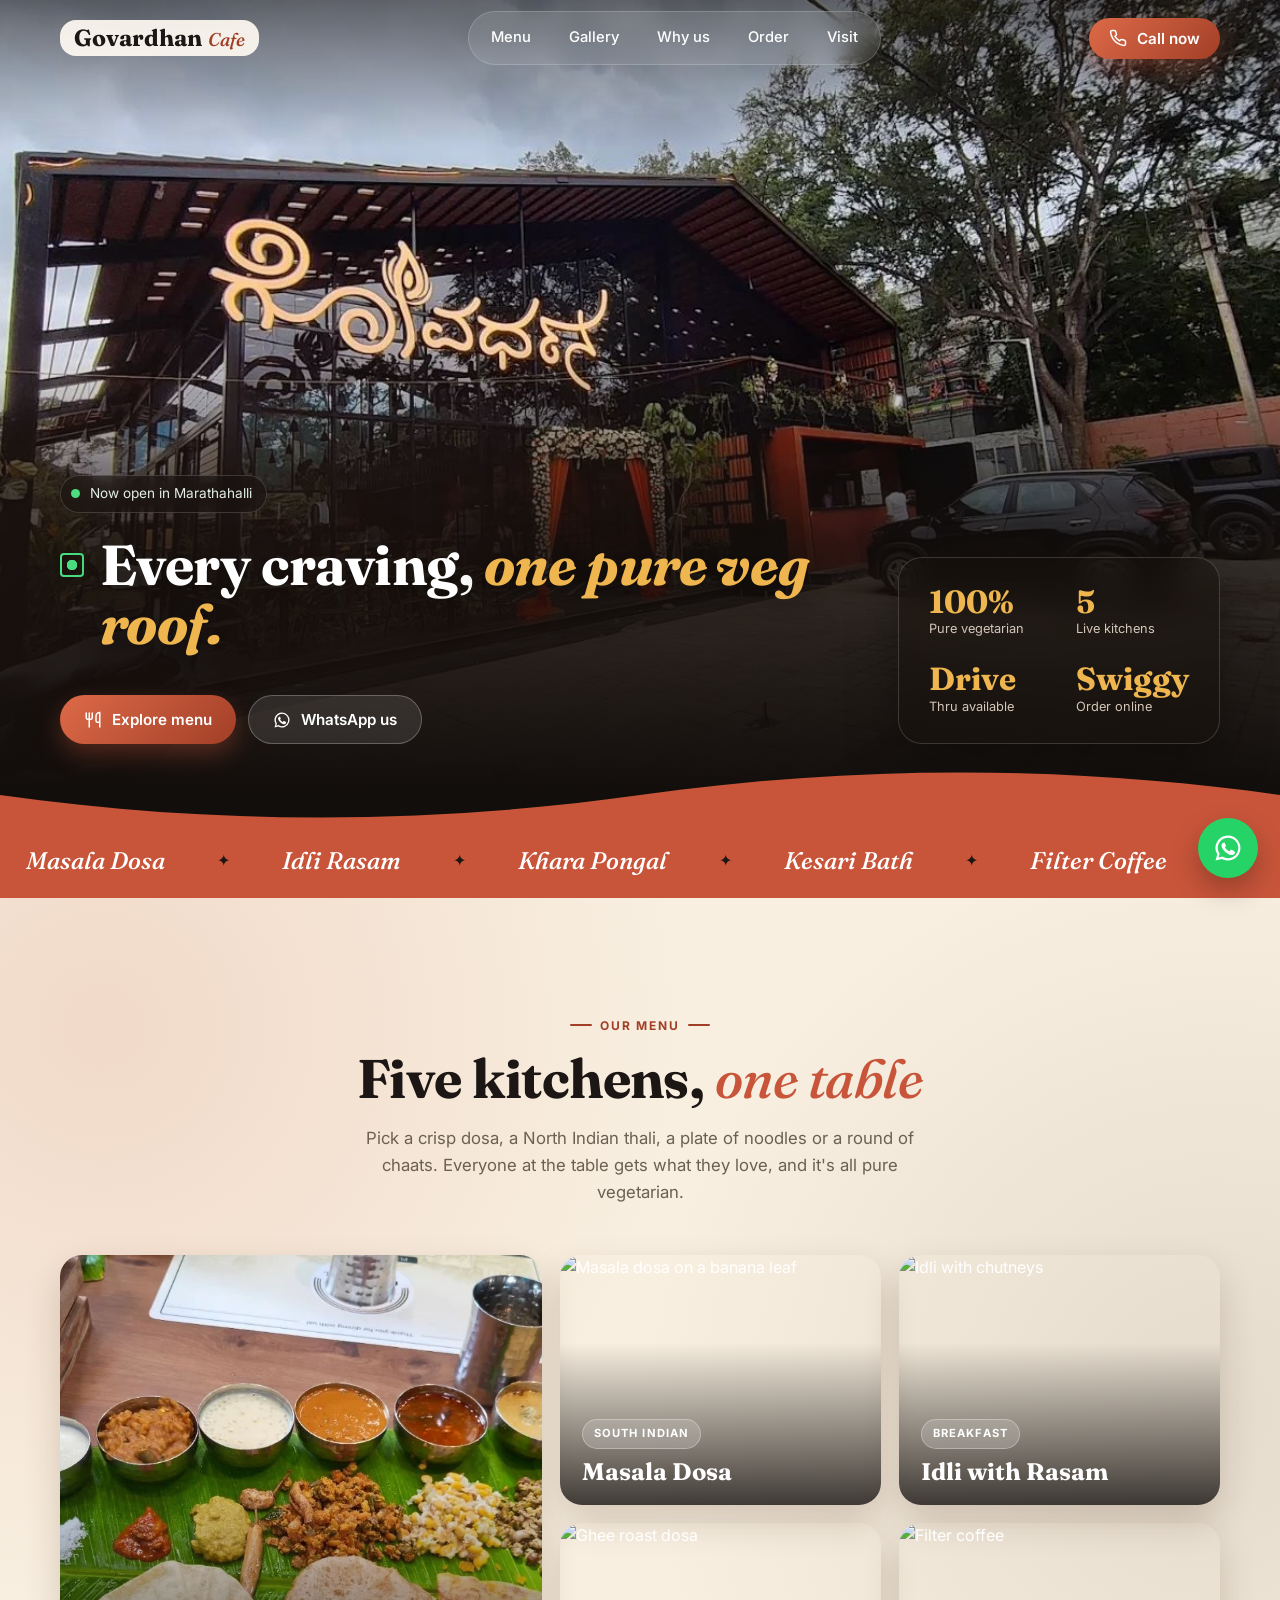
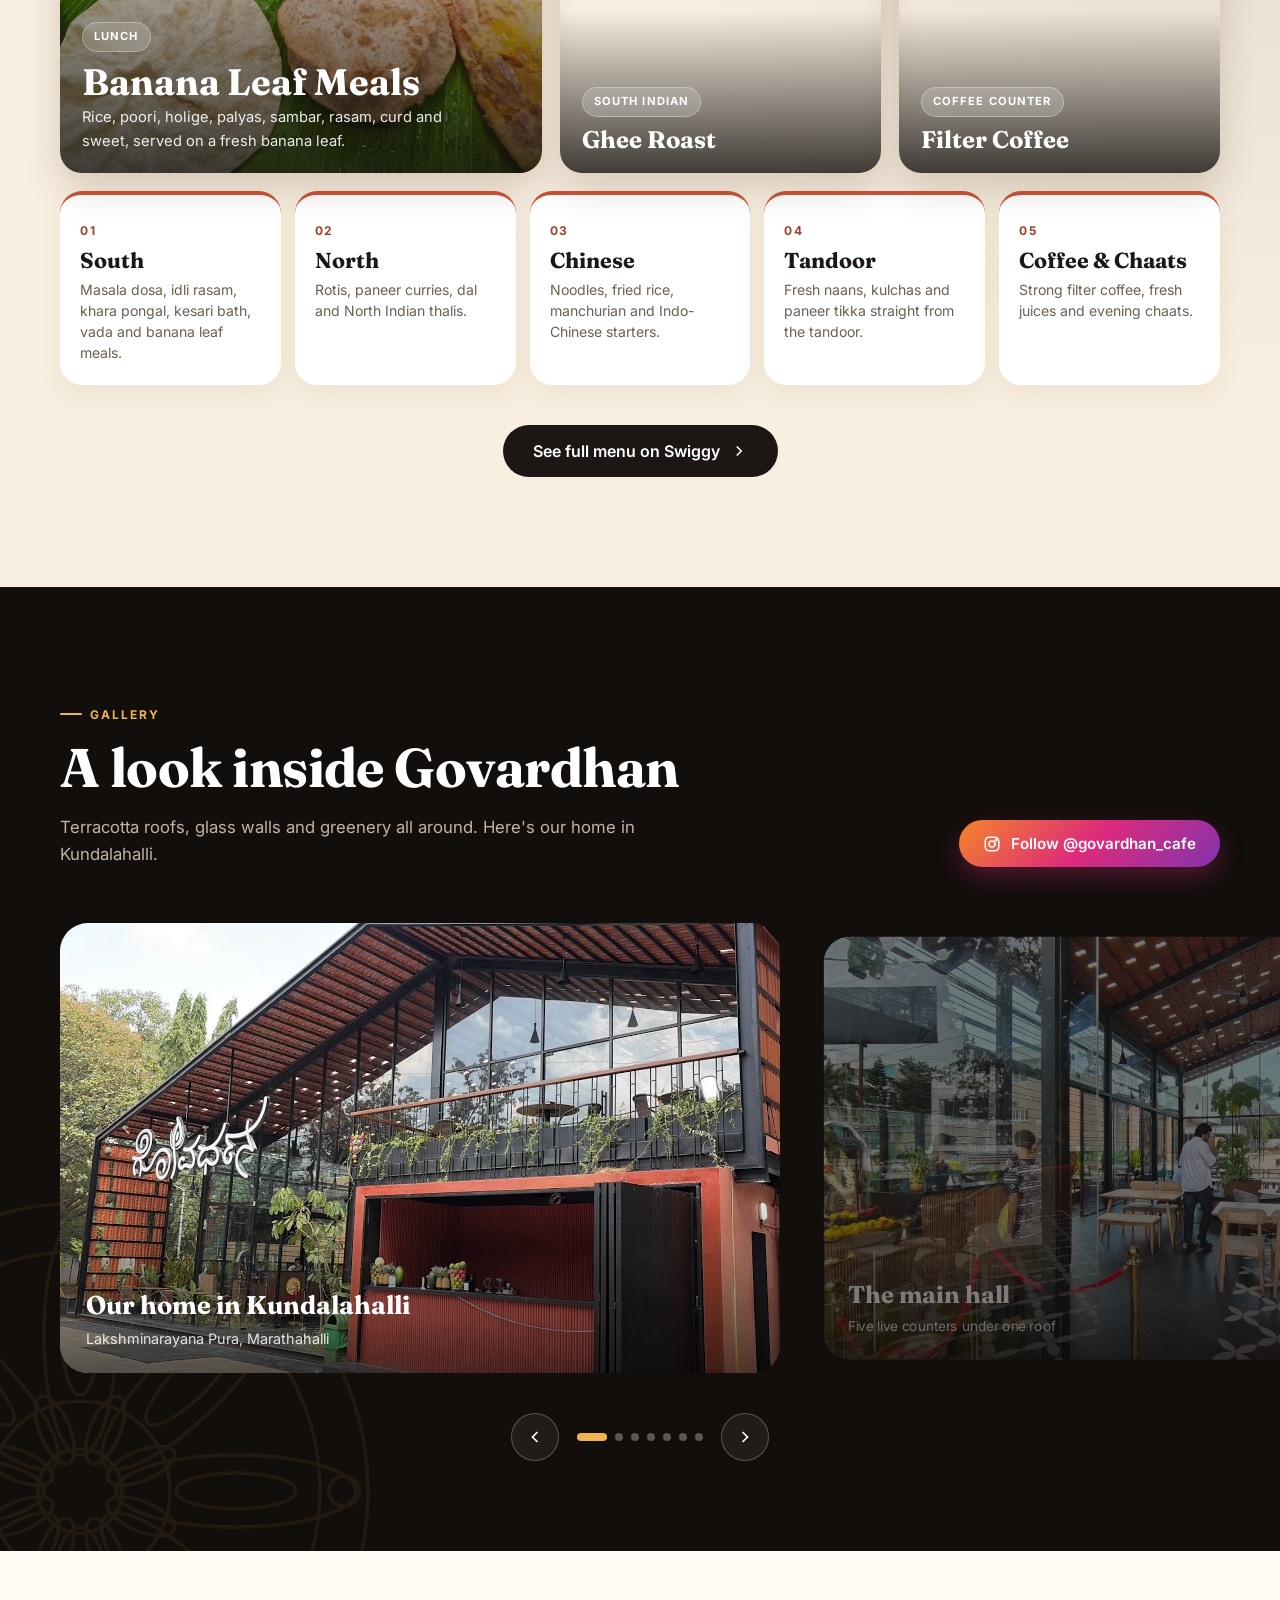
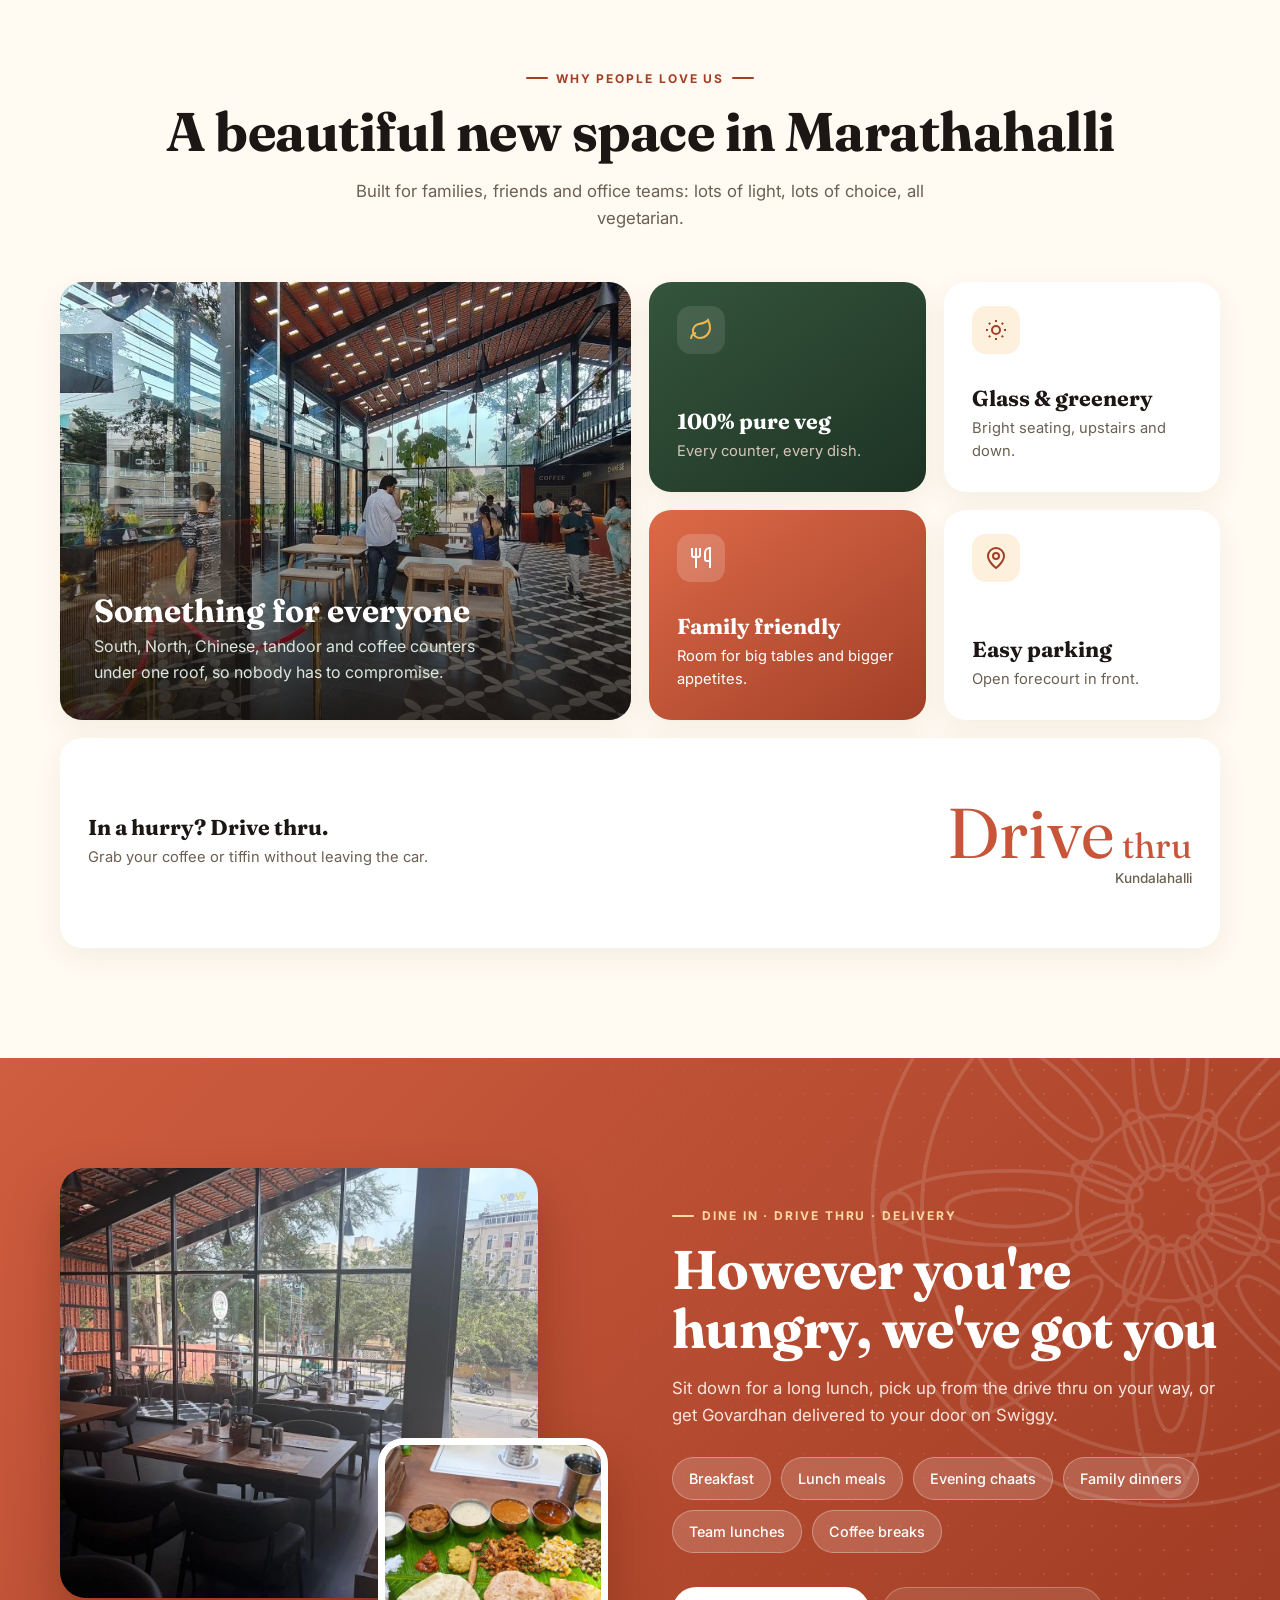
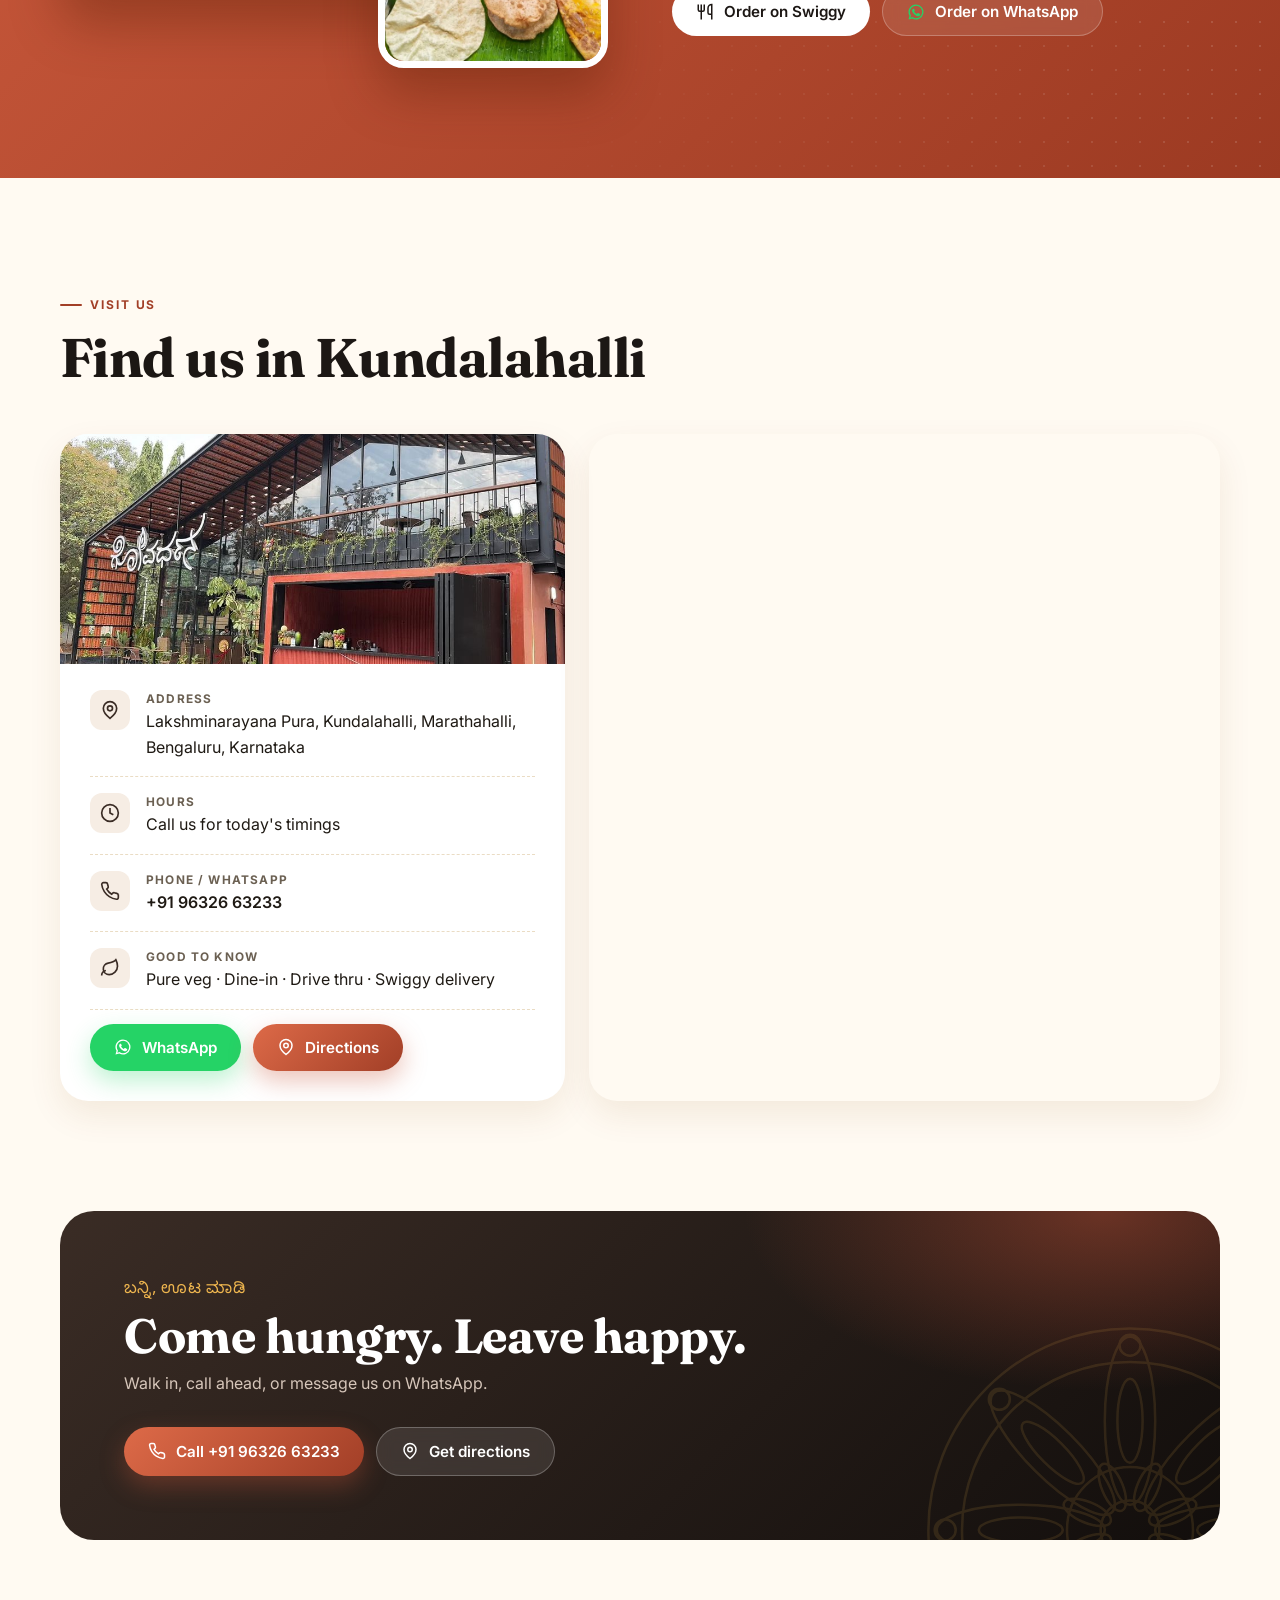
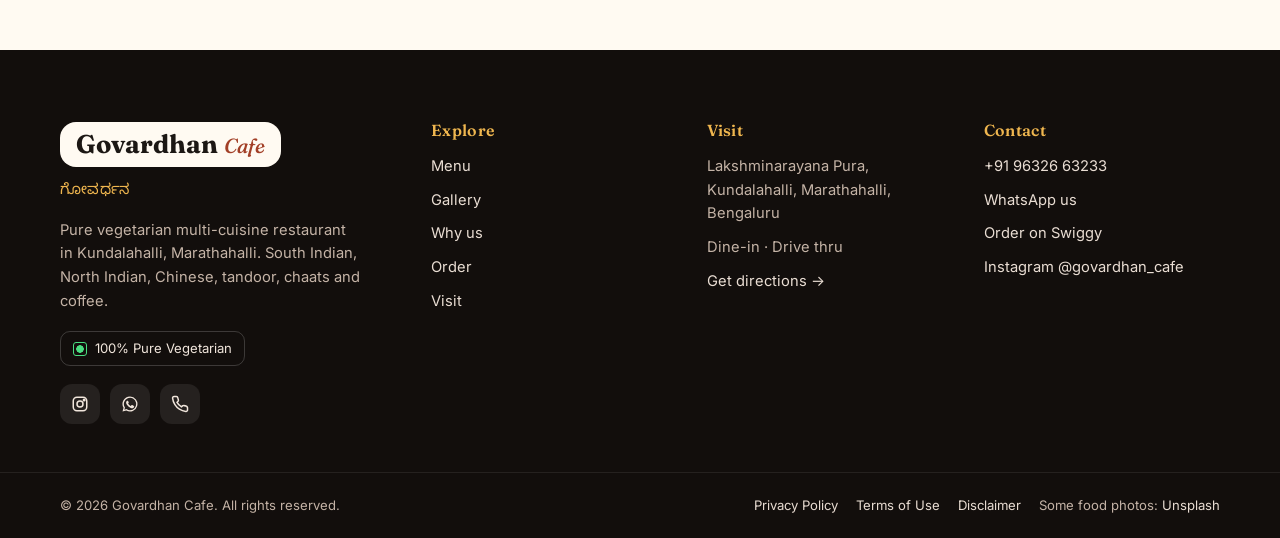
==== index.html @ ecacb382 "Add Govardhan Cafe website Single-page site for Govardhan Cafe, Kundalahalli, Marathahalli: hero wit" ====
<!doctype html>
<html lang="en">
<head>
<meta charset="utf-8">
<meta name="viewport" content="width=device-width, initial-scale=1, viewport-fit=cover">
<title>Govardhan Cafe | Pure Veg Multi-Cuisine, Marathahalli</title>
<meta name="description" content="Govardhan Cafe — pure vegetarian multi-cuisine restaurant in Kundalahalli, Marathahalli, Bengaluru. South Indian, North Indian, Chinese, tandoor, chaats and filter coffee. Dine in, drive thru or order on Swiggy.">
<meta name="theme-color" content="#1c1714">
<link rel="icon" href="data:image/svg+xml,%3Csvg xmlns='http://www.w3.org/2000/svg' viewBox='0 0 64 64'%3E%3Crect width='64' height='64' rx='14' fill='%23c8553a'/%3E%3Ctext x='32' y='45' font-family='Georgia,serif' font-size='40' font-weight='700' text-anchor='middle' fill='%23fff'%3EG%3C/text%3E%3C/svg%3E">
<meta property="og:type" content="website">
<meta property="og:title" content="Govardhan Cafe | Pure Veg Multi-Cuisine, Marathahalli">
<meta property="og:description" content="Pure veg South Indian, North Indian, Chinese, tandoor and chaats under one roof in Kundalahalli, Marathahalli. Dine in, drive thru or order on Swiggy.">
<meta property="og:image" content="images/storefront-night.jpg">
<meta name="twitter:card" content="summary_large_image">
<link rel="preload" as="image" href="images/storefront-night.jpg" imagesrcset="images/storefront-night-sm.jpg 900w, images/storefront-night.jpg 1360w" imagesizes="100vw">
<link rel="preconnect" href="https://images.unsplash.com">
<link rel="preconnect" href="https://fonts.googleapis.com">
<link rel="preconnect" href="https://fonts.gstatic.com" crossorigin>
<link href="https://fonts.googleapis.com/css2?family=Fraunces:ital,opsz,wght@0,9..144,500;0,9..144,700;1,9..144,500&family=Inter:wght@400;500;600;700&family=Noto+Sans+Kannada:wght@600&display=swap" rel="stylesheet">
<script>document.documentElement.classList.add('js')</script>
<link rel="stylesheet" href="styles.css?v=1">
</head>
<body>

<svg width="0" height="0" style="position:absolute" aria-hidden="true">
  <defs>
    <symbol id="mandala" viewBox="-100 -100 200 200">
      <g fill="none" stroke="currentColor" stroke-width="1.2">
        <circle r="96"/><circle r="80"/><circle r="30"/><circle r="14"/>
        <g id="petal8"><ellipse rx="12" ry="40" cy="-52"/><ellipse rx="6" ry="20" cy="-52"/><circle cy="-88" r="5"/></g>
        <use href="#petal8" transform="rotate(45)"/><use href="#petal8" transform="rotate(90)"/><use href="#petal8" transform="rotate(135)"/>
        <use href="#petal8" transform="rotate(180)"/><use href="#petal8" transform="rotate(225)"/><use href="#petal8" transform="rotate(270)"/><use href="#petal8" transform="rotate(315)"/>
        <g id="petal16"><ellipse rx="5" ry="12" cy="-22" transform="rotate(22.5)"/></g>
        <use href="#petal16" transform="rotate(45)"/><use href="#petal16" transform="rotate(90)"/><use href="#petal16" transform="rotate(135)"/>
        <use href="#petal16" transform="rotate(180)"/><use href="#petal16" transform="rotate(225)"/><use href="#petal16" transform="rotate(270)"/><use href="#petal16" transform="rotate(315)"/>
      </g>
    </symbol>
    <symbol id="i-wa" viewBox="0 0 24 24"><path fill="currentColor" d="M12 2a10 10 0 0 0-8.6 15.1L2 22l5-1.3A10 10 0 1 0 12 2Zm0 18.2a8.2 8.2 0 0 1-4.2-1.2l-.3-.2-3 .8.8-2.9-.2-.3A8.2 8.2 0 1 1 12 20.2Zm4.5-6.1c-.2-.1-1.5-.7-1.7-.8-.2-.1-.4-.1-.6.1l-.8 1c-.1.2-.3.2-.5.1a6.7 6.7 0 0 1-3.3-2.9c-.3-.4.3-.4.7-1.3.1-.2 0-.3 0-.4l-.8-1.8c-.2-.5-.4-.4-.6-.4h-.5a1 1 0 0 0-.7.3 3 3 0 0 0-.9 2.2 5.2 5.2 0 0 0 1.1 2.7 11.8 11.8 0 0 0 4.5 4c1.7.7 2.4.8 3.2.6.5-.1 1.5-.6 1.8-1.2.2-.6.2-1.1.1-1.2l-.5-.3Z"/></symbol>
    <symbol id="i-phone" viewBox="0 0 24 24"><path fill="none" stroke="currentColor" stroke-width="2" d="M22 16.9v3a2 2 0 0 1-2.2 2 19.8 19.8 0 0 1-8.6-3.1 19.5 19.5 0 0 1-6-6A19.8 19.8 0 0 1 2.1 4.2 2 2 0 0 1 4.1 2h3a2 2 0 0 1 2 1.7c.1.9.4 1.8.7 2.7a2 2 0 0 1-.5 2.1L8 9.8a16 16 0 0 0 6 6l1.3-1.3a2 2 0 0 1 2.1-.4c.9.3 1.8.6 2.7.7a2 2 0 0 1 1.7 2Z"/></symbol>
    <symbol id="i-pin" viewBox="0 0 24 24"><g fill="none" stroke="currentColor" stroke-width="2"><path d="M20 10c0 6-8 12-8 12s-8-6-8-12a8 8 0 0 1 16 0Z"/><circle cx="12" cy="10" r="3"/></g></symbol>
    <symbol id="i-clock" viewBox="0 0 24 24"><g fill="none" stroke="currentColor" stroke-width="2"><circle cx="12" cy="12" r="10"/><path d="M12 6v6l4 2"/></g></symbol>
    <symbol id="i-fork" viewBox="0 0 24 24"><path fill="none" stroke="currentColor" stroke-width="2" d="M3 2v7c0 1.1.9 2 2 2h4a2 2 0 0 0 2-2V2M7 2v20M21 15V2a5 5 0 0 0-5 5v6c0 1.1.9 2 2 2h3Zm0 0v7"/></symbol>
    <symbol id="i-leaf" viewBox="0 0 24 24"><g fill="none" stroke="currentColor" stroke-width="2"><path d="M11 20A7 7 0 0 1 9.8 6.1C15.5 5 17 4.48 19 2c1 2 2 4.18 2 8 0 5.5-4.78 10-10 10Z"/><path d="M2 21c0-3 1.85-5.36 5.08-6"/></g></symbol>
    <symbol id="i-rupee" viewBox="0 0 24 24"><path fill="none" stroke="currentColor" stroke-width="2" d="M6 3h12M6 8h12M6 13l8.5 8M6 13h3a5 5 0 0 0 0-10"/></symbol>
    <symbol id="i-sun" viewBox="0 0 24 24"><g fill="none" stroke="currentColor" stroke-width="2"><circle cx="12" cy="12" r="4"/><path d="M12 2v2M12 20v2M4.9 4.9l1.4 1.4M17.7 17.7l1.4 1.4M2 12h2M20 12h2M4.9 19.1l1.4-1.4M17.7 6.3l1.4-1.4"/></g></symbol>
    <symbol id="i-left" viewBox="0 0 24 24"><path fill="none" stroke="currentColor" stroke-width="2" d="m15 18-6-6 6-6"/></symbol>
    <symbol id="i-right" viewBox="0 0 24 24"><path fill="none" stroke="currentColor" stroke-width="2" d="m9 18 6-6-6-6"/></symbol>
  </defs>
</svg>

<!-- NAV -->
<header class="topnav" id="topnav">
  <div class="wrap">
    <a href="#top" class="brand wordmark" aria-label="Govardhan Cafe home">Govardhan<small>Cafe</small></a>
    <nav class="links" aria-label="Sections">
      <a href="#menu">Menu</a><a href="#gallery">Gallery</a><a href="#why">Why us</a><a href="#order">Order</a><a href="#visit">Visit</a>
    </nav>
    <a class="btn btn-primary" href="tel:+919632663233"><svg><use href="#i-phone"/></svg>Call now</a>
  </div>
</header>

<!-- HERO -->
<section class="hero" id="top">
  <svg class="mandala" style="color:#efb64f"><use href="#mandala"/></svg>
  <div class="wrap hero-grid">
    <div class="hero-copy">
      <span class="pill"><i class="live"></i>Now open in Marathahalli</span>
      <span class="kannada">ಗೋವರ್ಧನ</span>
      <h1>Govardhan <em>Cafe</em></h1>
      <p class="tagline"><i class="veg"></i><span>Every craving, <em>one pure veg roof.</em></span></p>
      <p class="lead">South Indian tiffins, North Indian curries, Chinese, tandoor, chaats and filter coffee. Five kitchens, all vegetarian, in Kundalahalli.</p>
      <div class="cta">
        <a class="btn btn-primary" href="#menu"><svg><use href="#i-fork"/></svg>Explore menu</a>
        <a class="btn btn-glass" data-wa="hello" href="#" target="_blank" rel="noopener"><svg><use href="#i-wa"/></svg>WhatsApp us</a>
      </div>
      <div class="trust">
        <div><strong>100%</strong><span>Pure vegetarian</span></div>
        <div><strong>5</strong><span>Live kitchens</span></div>
        <div><strong>Drive</strong><span>Thru available</span></div>
        <div class="t-hours"><strong>Swiggy</strong><span>Order online</span></div>
      </div>
    </div>
    <div class="hero-visual">
      <div class="hv-back"><img src="images/meals-sm.jpg" alt="Meals on a banana leaf"></div>
      <div class="hv-main"><img src="images/storefront-night.jpg" srcset="images/storefront-night-sm.jpg 900w, images/storefront-night.jpg 1360w" sizes="100vw" alt="Govardhan Cafe storefront with its lit Kannada sign" fetchpriority="high"></div>
      <div class="hv-small"><img src="images/hall-sm.jpg" alt="Inside Govardhan Cafe"></div>
      <div class="hv-card hv-rating"><div class="ic"><svg width="22" height="22"><use href="#i-leaf"/></svg></div><div><strong>Pure veg</strong><small>Multi-cuisine</small></div></div>
      <div class="hv-card hv-open"><div class="ic"><svg width="22" height="22"><use href="#i-pin"/></svg></div><div><strong>Kundalahalli</strong><small>Marathahalli, Bengaluru</small></div></div>
      <div class="hero-chips">
        <span class="chip"><b>100%</b> pure veg</span>
        <span class="chip"><i class="dot"></i>Drive thru</span>
      </div>
    </div>
  </div>
  <div class="wave" aria-hidden="true"><svg viewBox="0 0 1440 70" preserveAspectRatio="none"><path fill="#c8553a" d="M0 40c240 30 480 30 720 0s480-30 720 0v30H0z"/></svg></div>
</section>

<!-- MARQUEE -->
<div class="marquee" aria-hidden="true">
  <div class="marquee-track">
    <span>Masala Dosa</span><span>Idli Rasam</span><span>Khara Pongal</span><span>Kesari Bath</span><span>Filter Coffee</span><span>Paneer Tikka</span><span>Hakka Noodles</span><span>Pani Puri</span>
    <span>Masala Dosa</span><span>Idli Rasam</span><span>Khara Pongal</span><span>Kesari Bath</span><span>Filter Coffee</span><span>Paneer Tikka</span><span>Hakka Noodles</span><span>Pani Puri</span>
  </div>
</div>

<!-- MENU -->
<section id="menu">
  <div class="wrap">
    <div class="head-center reveal">
      <span class="eyebrow">Our menu</span>
      <h2>Five kitchens, <em class="accent">one table</em></h2>
      <p class="sub">Pick a crisp dosa, a North Indian thali, a plate of noodles or a round of chaats. Everyone at the table gets what they love, and it's all pure vegetarian.</p>
    </div>

    <div class="specials">
      <div class="special reveal">
        <img src="images/meals.jpg" alt="Meals on a banana leaf with rice, poori, holige, palya and curries" loading="lazy">
        <div class="txt"><span class="tag">Lunch</span><h3>Banana Leaf Meals</h3><p>Rice, poori, holige, palyas, sambar, rasam, curd and sweet, served on a fresh banana leaf.</p></div>
      </div>
      <div class="special reveal"><img src="https://images.unsplash.com/photo-1694849789325-914b71ab4075?w=800&q=72&auto=format&fit=crop" alt="Masala dosa on a banana leaf" loading="lazy"><div class="txt"><span class="tag">South Indian</span><h3>Masala Dosa</h3></div></div>
      <div class="special reveal"><img src="https://images.unsplash.com/photo-1680359873197-c3eb21ec05c0?w=800&q=72&auto=format&fit=crop" alt="Idli with chutneys" loading="lazy"><div class="txt"><span class="tag">Breakfast</span><h3>Idli with Rasam</h3></div></div>
      <div class="special reveal"><img src="https://images.unsplash.com/photo-1791209135209-5fe1e8295b47?w=800&q=72&auto=format&fit=crop" alt="Ghee roast dosa" loading="lazy"><div class="txt"><span class="tag">South Indian</span><h3>Ghee Roast</h3></div></div>
      <div class="special reveal"><img src="https://images.unsplash.com/photo-1587955245893-389f2215c6eb?w=800&q=72&auto=format&fit=crop" alt="Filter coffee" loading="lazy"><div class="txt"><span class="tag">Coffee counter</span><h3>Filter Coffee</h3></div></div>
    </div>

    <div class="counters">
      <div class="counter reveal"><span class="cn">01</span><h3>South</h3><p>Masala dosa, idli rasam, khara pongal, kesari bath, vada and banana leaf meals.</p></div>
      <div class="counter reveal"><span class="cn">02</span><h3>North</h3><p>Rotis, paneer curries, dal and North Indian thalis.</p></div>
      <div class="counter reveal"><span class="cn">03</span><h3>Chinese</h3><p>Noodles, fried rice, manchurian and Indo-Chinese starters.</p></div>
      <div class="counter reveal"><span class="cn">04</span><h3>Tandoor</h3><p>Fresh naans, kulchas and paneer tikka straight from the tandoor.</p></div>
      <div class="counter reveal"><span class="cn">05</span><h3>Coffee &amp; Chaats</h3><p>Strong filter coffee, fresh juices and evening chaats.</p></div>
    </div>

    <div class="menu-more reveal">
      <a class="btn btn-dark" href="https://www.swiggy.com/search?query=Govardhan%20Cafe%20Marathahalli" target="_blank" rel="noopener">See full menu on Swiggy<svg><use href="#i-right"/></svg></a>
    </div>
  </div>
</section>

<!-- GALLERY SLIDESHOW -->
<section id="gallery">
  <svg class="mandala" style="color:#efb64f"><use href="#mandala"/></svg>
  <div class="wrap head-row reveal">
    <div>
      <span class="eyebrow">Gallery</span>
      <h2>A look inside Govardhan</h2>
      <p class="sub">Terracotta roofs, glass walls and greenery all around. Here's our home in Kundalahalli.</p>
    </div>
    <a class="btn btn-ig" href="https://www.instagram.com/govardhan_cafe/" target="_blank" rel="noopener"><svg viewBox="0 0 24 24" fill="none" stroke="currentColor" stroke-width="2"><rect x="3" y="3" width="18" height="18" rx="5"/><circle cx="12" cy="12" r="4"/><circle cx="17.5" cy="6.5" r="1" fill="currentColor"/></svg>Follow @govardhan_cafe</a>
  </div>
  <div class="slider reveal">
    <div class="slides" id="slides">
      <figure class="slide"><img src="images/storefront-day.jpg" alt="Govardhan Cafe building with terracotta roof and glass walls"><figcaption><b>Our home in Kundalahalli</b><span>Lakshminarayana Pura, Marathahalli</span></figcaption></figure>
      <figure class="slide"><img src="images/hall.jpg" alt="Double-height dining hall with live kitchen counters" loading="lazy"><figcaption><b>The main hall</b><span>Five live counters under one roof</span></figcaption></figure>
      <figure class="slide"><img src="images/meals.jpg" alt="Meals on a banana leaf" loading="lazy"><figcaption><b>Banana Leaf Meals</b><span>A full, filling lunch</span></figcaption></figure>
      <figure class="slide"><img src="images/upstairs.jpg" alt="Upstairs seating with large glass windows" loading="lazy"><figcaption><b>Upstairs seating</b><span>Bright, airy and full of light</span></figcaption></figure>
      <figure class="slide"><img src="images/evening.jpg" alt="Dining area in the evening with warm lights" loading="lazy"><figcaption><b>Evenings at Govardhan</b><span>Warm lights, relaxed dinners</span></figcaption></figure>
      <figure class="slide"><img src="images/storefront-night.jpg" alt="Govardhan Cafe sign lit up on opening day" loading="lazy"><figcaption><b>Lit up for you</b><span>Find the glowing ಗೋವರ್ಧನ sign</span></figcaption></figure>
      <figure class="slide"><img src="https://images.unsplash.com/photo-1668236543090-82eba5ee5976?w=1200&q=72&auto=format&fit=crop" alt="Masala dosa with sambar and chutneys" loading="lazy"><figcaption><b>Masala Dosa</b><span>Crisp, golden, classic</span></figcaption></figure>
    </div>
    <div class="slider-ui">
      <button class="arrow" id="prev" aria-label="Previous photo"><svg width="20" height="20"><use href="#i-left"/></svg></button>
      <div class="dots" id="dots"></div>
      <button class="arrow" id="next" aria-label="Next photo"><svg width="20" height="20"><use href="#i-right"/></svg></button>
    </div>
  </div>
</section>

<!-- WHY US -->
<section id="why">
  <div class="wrap">
    <div class="head-center reveal">
      <span class="eyebrow">Why people love us</span>
      <h2>A beautiful new space in Marathahalli</h2>
      <p class="sub">Built for families, friends and office teams: lots of light, lots of choice, all vegetarian.</p>
    </div>
    <div class="bento">
      <div class="tile t-big reveal">
        <img src="images/hall.jpg" alt="" loading="lazy">
        <h3>Something for everyone</h3>
        <p>South, North, Chinese, tandoor and coffee counters under one roof, so nobody has to compromise.</p>
      </div>
      <div class="tile t-green reveal"><div class="ic"><svg><use href="#i-leaf"/></svg></div><h3>100% pure veg</h3><p>Every counter, every dish.</p></div>
      <div class="tile reveal"><div class="ic"><svg><use href="#i-sun"/></svg></div><h3>Glass &amp; greenery</h3><p>Bright seating, upstairs and down.</p></div>
      <div class="tile t-saffron reveal"><div class="ic"><svg><use href="#i-fork"/></svg></div><h3>Family friendly</h3><p>Room for big tables and bigger appetites.</p></div>
      <div class="tile reveal"><div class="ic"><svg><use href="#i-pin"/></svg></div><h3>Easy parking</h3><p>Open forecourt in front.</p></div>
      <div class="tile t-clock reveal">
        <div><h3>In a hurry? Drive thru.</h3><p>Grab your coffee or tiffin without leaving the car.</p></div>
        <div class="big">Drive<span style="font-size:.5em"> thru</span><small>Kundalahalli</small></div>
      </div>
    </div>
  </div>
</section>

<!-- ORDER -->
<section id="catering">
  <span id="order" style="position:absolute;top:0"></span>
  <svg class="mandala" style="color:#fff"><use href="#mandala"/></svg>
  <div class="wrap cater-grid">
    <div class="cater-img reveal">
      <img class="c1" src="images/upstairs.jpg" alt="Upstairs seating at Govardhan Cafe" loading="lazy">
      <img class="c2" src="images/meals-sm.jpg" alt="Banana leaf meals" loading="lazy">
    </div>
    <div class="reveal">
      <span class="eyebrow">Dine in · Drive thru · Delivery</span>
      <h2>However you're hungry, we've got you</h2>
      <p class="sub">Sit down for a long lunch, pick up from the drive thru on your way, or get Govardhan delivered to your door on Swiggy.</p>
      <div class="occasions">
        <span>Breakfast</span><span>Lunch meals</span><span>Evening chaats</span><span>Family dinners</span><span>Team lunches</span><span>Coffee breaks</span>
      </div>
      <div class="cta" style="display:flex;gap:12px;flex-wrap:wrap">
        <a class="btn btn-light" href="https://www.swiggy.com/search?query=Govardhan%20Cafe%20Marathahalli" target="_blank" rel="noopener"><svg><use href="#i-fork"/></svg>Order on Swiggy</a>
        <a class="btn btn-glass" data-wa="order" href="#" target="_blank" rel="noopener"><svg style="color:#25d366"><use href="#i-wa"/></svg>Order on WhatsApp</a>
      </div>
    </div>
  </div>
</section>

<!-- VISIT -->
<section id="visit">
  <div class="wrap">
    <div class="reveal">
      <span class="eyebrow">Visit us</span>
      <h2>Find us in Kundalahalli</h2>
    </div>
    <div class="visit-grid">
      <div class="info reveal">
        <img class="shop" src="images/storefront-day-sm.jpg" alt="Govardhan Cafe storefront" loading="lazy">
        <div class="info-body">
          <div class="row"><span class="ri"><svg><use href="#i-pin"/></svg></span><div><b>Address</b>Lakshminarayana Pura, Kundalahalli, Marathahalli, Bengaluru, Karnataka</div></div>
          <div class="row"><span class="ri"><svg><use href="#i-clock"/></svg></span><div><b>Hours</b>Call us for today's timings</div></div>
          <div class="row"><span class="ri"><svg><use href="#i-phone"/></svg></span><div><b>Phone / WhatsApp</b><a href="tel:+919632663233" style="font-weight:600;text-decoration:none">+91 96326 63233</a></div></div>
          <div class="row"><span class="ri"><svg><use href="#i-leaf"/></svg></span><div><b>Good to know</b>Pure veg · Dine-in · Drive thru · Swiggy delivery</div></div>
          <div class="cta">
            <a class="btn btn-wa" data-wa="hello" href="#" target="_blank" rel="noopener"><svg><use href="#i-wa"/></svg>WhatsApp</a>
            <a class="btn btn-primary" href="https://www.google.com/maps/dir/?api=1&destination=Govardhan+Cafe+Kundalahalli+Marathahalli+Bengaluru" target="_blank" rel="noopener"><svg><use href="#i-pin"/></svg>Directions</a>
          </div>
        </div>
      </div>
      <div class="map reveal">
        <iframe title="Map to Govardhan Cafe" loading="lazy" referrerpolicy="no-referrer-when-downgrade"
          src="https://maps.google.com/maps?q=Govardhan%20Cafe%2C%20Lakshminarayana%20Pura%2C%20Kundalahalli%2C%20Marathahalli%2C%20Bengaluru&z=16&output=embed"></iframe>
      </div>
    </div>
  </div>
</section>

<!-- CTA BANNER -->
<div class="banner">
  <div class="wrap">
    <div class="banner-in reveal">
      <svg class="mandala" style="color:#efb64f"><use href="#mandala"/></svg>
      <div style="position:relative">
        <span class="kannada">ಬನ್ನಿ, ಊಟ ಮಾಡಿ</span>
        <h2>Come hungry. Leave happy.</h2>
        <p>Walk in, call ahead, or message us on WhatsApp.</p>
      </div>
      <div class="cta">
        <a class="btn btn-primary" href="tel:+919632663233"><svg><use href="#i-phone"/></svg>Call +91 96326 63233</a>
        <a class="btn btn-glass" href="https://www.google.com/maps/dir/?api=1&destination=Govardhan+Cafe+Kundalahalli+Marathahalli+Bengaluru" target="_blank" rel="noopener"><svg><use href="#i-pin"/></svg>Get directions</a>
      </div>
    </div>
  </div>
</div>

<footer>
  <div class="wrap foot-top">
    <div class="foot-brand">
      <div class="foot-logo"><span class="wordmark">Govardhan<small>Cafe</small></span></div>
      <span class="kannada" style="display:block;margin-top:14px">ಗೋವರ್ಧನ</span>
      <p>Pure vegetarian multi-cuisine restaurant in Kundalahalli, Marathahalli. South Indian, North Indian, Chinese, tandoor, chaats and coffee.</p>
      <span class="veg-badge"><i></i>100% Pure Vegetarian</span>
      <div class="socials"><a href="https://www.instagram.com/govardhan_cafe/" target="_blank" rel="noopener" aria-label="Instagram"><svg viewBox="0 0 24 24" fill="none" stroke="currentColor" stroke-width="2"><rect x="3" y="3" width="18" height="18" rx="5"/><circle cx="12" cy="12" r="4"/><circle cx="17.5" cy="6.5" r="1" fill="currentColor"/></svg></a><a data-wa="hello" href="#" target="_blank" rel="noopener" aria-label="WhatsApp"><svg><use href="#i-wa"/></svg></a><a href="tel:+919632663233" aria-label="Call"><svg><use href="#i-phone"/></svg></a></div>
    </div>
    <div>
      <h4>Explore</h4>
      <ul><li><a href="#menu">Menu</a></li><li><a href="#gallery">Gallery</a></li><li><a href="#why">Why us</a></li><li><a href="#order">Order</a></li><li><a href="#visit">Visit</a></li></ul>
    </div>
    <div>
      <h4>Visit</h4>
      <ul>
        <li>Lakshminarayana Pura, Kundalahalli, Marathahalli, Bengaluru</li>
        <li>Dine-in · Drive thru</li>
        <li><a class="dir" href="https://www.google.com/maps/dir/?api=1&destination=Govardhan+Cafe+Kundalahalli+Marathahalli+Bengaluru" target="_blank" rel="noopener">Get directions →</a></li>
      </ul>
    </div>
    <div>
      <h4>Contact</h4>
      <ul>
        <li><a href="tel:+919632663233">+91 96326 63233</a></li>
        <li><a data-wa="hello" href="#" target="_blank" rel="noopener">WhatsApp us</a></li>
        <li><a href="https://www.swiggy.com/search?query=Govardhan%20Cafe%20Marathahalli" target="_blank" rel="noopener">Order on Swiggy</a></li>
        <li><a href="https://www.instagram.com/govardhan_cafe/" target="_blank" rel="noopener">Instagram @govardhan_cafe</a></li>
      </ul>
    </div>
  </div>
  <div class="foot-bottom">
    <div class="wrap">
      <div>© <span id="yr">2026</span> Govardhan Cafe. All rights reserved.</div>
      <div class="legal">
        <button class="linklike" data-open="privacy">Privacy Policy</button>
        <button class="linklike" data-open="terms">Terms of Use</button>
        <button class="linklike" data-open="disclaimer">Disclaimer</button>
        <span>Some food photos: <a href="https://unsplash.com" target="_blank" rel="noopener">Unsplash</a></span>
      </div>
    </div>
  </div>
</footer>

<div class="mbar" role="navigation" aria-label="Quick actions">
  <a href="#menu"><svg><use href="#i-fork"/></svg>Menu</a>
  <a data-wa="hello" class="wa" href="#" target="_blank" rel="noopener"><svg><use href="#i-wa"/></svg>WhatsApp</a>
  <a href="https://www.google.com/maps/dir/?api=1&destination=Govardhan+Cafe+Kundalahalli+Marathahalli+Bengaluru" target="_blank" rel="noopener"><svg><use href="#i-pin"/></svg>Directions</a>
  <a class="call" href="tel:+919632663233"><svg><use href="#i-phone"/></svg>Call now</a>
</div>

<a class="wa-float" data-wa="hello" href="#" target="_blank" rel="noopener" aria-label="Chat with us on WhatsApp"><svg width="30" height="30" style="color:#fff"><use href="#i-wa"/></svg></a>

<dialog id="privacy">
  <div class="dlg-head"><h3>Privacy Policy</h3><button class="dlg-close" aria-label="Close">×</button></div>
  <div class="dlg-body">
    <p>This website is an information page for Govardhan Cafe. We respect your privacy and collect as little as possible.</p>
    <h4>What we collect</h4>
    <p>This site has no accounts, logins or payments, and it does not store any personal data on a server. The WhatsApp buttons only open a pre-written message on your own device, and you choose whether to send it.</p>
    <h4>WhatsApp messages</h4>
    <p>If you message us on WhatsApp, we receive your name, phone number and the details you share. We use them only to reply to you and handle your order or enquiry. We never sell or share them for marketing. WhatsApp's own privacy policy also applies to those messages.</p>
    <h4>Third-party services</h4>
    <ul><li>Google Maps (embedded map and directions)</li><li>Google Fonts (text styling)</li><li>Unsplash (some food photos)</li><li>Swiggy (online ordering, on their own site)</li></ul>
    <p>These services may log basic technical information such as your IP address and browser type under their own privacy policies.</p>
    <h4>Cookies</h4>
    <p>We do not set any cookies ourselves. The embedded Google Map may set its own cookies.</p>
    <p style="margin-top:14px;color:var(--muted)">Last updated: <span class="yr">2026</span></p>
  </div>
</dialog>

<dialog id="terms">
  <div class="dlg-head"><h3>Terms of Use</h3><button class="dlg-close" aria-label="Close">×</button></div>
  <div class="dlg-body">
    <h4>Menu and prices</h4>
    <p>Menu items and timings shown on this website are for information and may change without notice. The prices at the restaurant, or on Swiggy for delivery orders, apply.</p>
    <h4>Online orders</h4>
    <p>Orders placed on Swiggy are handled under Swiggy's own terms.</p>
    <h4>Website content</h4>
    <p>The text and restaurant photos on this website belong to Govardhan Cafe. Some food photos are illustrative and from Unsplash, so the dishes served may look different.</p>
  </div>
</dialog>

<dialog id="disclaimer">
  <div class="dlg-head"><h3>Disclaimer</h3><button class="dlg-close" aria-label="Close">×</button></div>
  <div class="dlg-body">
    <h4>Food allergies</h4>
    <p>All our food is vegetarian. Our kitchens use dairy, nuts, gluten and other common allergens. If you have an allergy, please tell our staff before ordering.</p>
    <h4>Images</h4>
    <p>Some food photos on this website show the type of dish and are for illustration only. Actual portions and presentation may vary.</p>
  </div>
</dialog>

<script src="script.js?v=1"></script>
</body>
</html>
---- styles.css ----
:root{
    --leaf:#3a2c25; --leaf-d:#1c1714; --leaf-dd:#120e0c;
    --saffron:#c8553a; --saffron-d:#a23f27; --turmeric:#efb64f;
    --cream:#f8efe0; --paper:#fffaf2; --ink:#1f1a14; --muted:#6b6052; --line:#eadcc4;
    --r:22px;
  }
  *{box-sizing:border-box;margin:0;padding:0}
  html{scroll-behavior:smooth;scroll-padding-top:76px}
  body{font-family:Inter,system-ui,sans-serif;color:var(--ink);background:var(--cream);line-height:1.6;-webkit-font-smoothing:antialiased;overflow-x:hidden}
  a{color:inherit}
  img{display:block;max-width:100%}
  .wrap{max-width:1200px;margin:0 auto;padding:0 20px}
  h1,h2,h3,h4{font-family:Fraunces,Georgia,serif;line-height:1.1;font-weight:700}
  em.accent{font-style:italic;font-weight:500;color:var(--saffron)}
  .kannada{font-family:"Noto Sans Kannada",sans-serif;color:var(--turmeric);letter-spacing:.02em}

  /* buttons */
  .btn{display:inline-flex;align-items:center;justify-content:center;gap:10px;padding:14px 24px;border-radius:999px;font:600 .95rem Inter,sans-serif;text-decoration:none;border:0;cursor:pointer;transition:transform .2s,box-shadow .2s,background .2s;white-space:nowrap}
  .btn:hover{transform:translateY(-2px)}
  .btn svg{width:18px;height:18px;flex:none}
  .btn-primary{background:linear-gradient(135deg,#dd6a48,var(--saffron-d));color:#fff;box-shadow:0 10px 24px rgba(200,85,58,.35)}
  .btn-glass{background:rgba(255,255,255,.1);color:#fff;border:1px solid rgba(255,255,255,.25);backdrop-filter:blur(8px)}
  .btn-dark{background:var(--leaf-d);color:#fff}
  .btn-light{background:#fff;color:var(--leaf-d)}
  .btn-wa{background:#25d366;color:#fff;box-shadow:0 10px 24px rgba(37,211,102,.3)}

  /* section heads */
  section{padding:110px 0;position:relative}
  .eyebrow{display:inline-flex;align-items:center;gap:8px;color:var(--saffron-d);font-weight:700;letter-spacing:.16em;text-transform:uppercase;font-size:.75rem}
  .eyebrow::before{content:"";width:22px;height:2px;background:currentColor;border-radius:2px}
  h2{font-size:clamp(2.1rem,4.6vw,3.4rem);margin:14px 0 16px;color:var(--leaf-d);letter-spacing:-.01em}
  .sub{color:var(--muted);max-width:600px;font-size:1.05rem}
  .head-center{text-align:center}
  .head-center .sub{margin:0 auto}
  .head-center .eyebrow::after{content:"";width:22px;height:2px;background:currentColor;border-radius:2px}
  .head-row{display:flex;justify-content:space-between;align-items:flex-end;gap:30px;flex-wrap:wrap}

  /* decorative mandala */
  .mandala{position:absolute;pointer-events:none;opacity:.12;animation:spin 90s linear infinite}
  @keyframes spin{to{transform:rotate(360deg)}}

  /* ============ NAV ============ */
  .topnav{position:fixed;top:0;left:0;right:0;z-index:50;transition:background .3s,box-shadow .3s,backdrop-filter .3s}
  .topnav .wrap{display:flex;align-items:center;justify-content:space-between;height:76px}
  .topnav.scrolled{background:rgba(255,250,242,.86);backdrop-filter:blur(14px) saturate(1.4);-webkit-backdrop-filter:blur(14px) saturate(1.4);box-shadow:0 6px 24px rgba(40,25,5,.08)}
  .brand{display:flex;align-items:center;background:rgba(255,250,242,.92);padding:6px 14px;border-radius:16px;transition:background .3s}
  .topnav.scrolled .brand{background:transparent;padding-left:0}
  .wordmark{font-family:Fraunces,serif;font-weight:700;font-size:1.45rem;line-height:1;color:var(--leaf-d);text-decoration:none;display:flex;align-items:baseline;gap:6px}
  .wordmark small{font-style:italic;font-weight:500;color:var(--saffron-d);font-size:.8em}
  .links{display:flex;gap:6px;background:rgba(255,255,255,.1);border:1px solid rgba(255,255,255,.18);backdrop-filter:blur(10px);padding:6px;border-radius:999px}
  .links a{text-decoration:none;color:#fff;font-weight:500;font-size:.92rem;padding:8px 16px;border-radius:999px;transition:background .2s,color .2s}
  .links a:hover{background:rgba(255,255,255,.15)}
  .topnav.scrolled .links{background:#fff;border-color:var(--line)}
  .topnav.scrolled .links a{color:var(--ink)}
  .topnav.scrolled .links a:hover{background:var(--cream)}
  .topnav .btn{padding:11px 20px}

  /* ============ HERO ============ */
  .hero{position:relative;background:
      radial-gradient(900px 600px at 85% 20%,rgba(200,85,58,.28),transparent 60%),
      radial-gradient(700px 500px at 0% 100%,rgba(239,182,79,.14),transparent 60%),
      linear-gradient(160deg,#3a2c25 0%,#1c1714 60%,#120e0c 100%);color:#fff;overflow:hidden;padding:130px 0 120px}
  .hero::before{content:"";position:absolute;inset:0;background-image:radial-gradient(rgba(239,182,79,.16) 1.3px,transparent 1.3px);background-size:26px 26px;mask-image:linear-gradient(90deg,#000,transparent 70%);-webkit-mask-image:linear-gradient(90deg,#000,transparent 70%)}
  .hero .mandala{width:760px;height:760px;right:-260px;top:-200px;opacity:.1}
  .hero-grid{position:relative;display:grid;grid-template-columns:.95fr 1.1fr;gap:50px;align-items:center}
  .pill{display:inline-flex;align-items:center;gap:10px;background:rgba(255,255,255,.08);border:1px solid rgba(255,255,255,.16);padding:7px 14px 7px 10px;border-radius:999px;font-size:.85rem;color:#e2eee6}
  .live{width:9px;height:9px;border-radius:50%;background:#4ade80;box-shadow:0 0 0 0 rgba(74,222,128,.7);animation:ping 2s infinite}
  @keyframes ping{70%{box-shadow:0 0 0 10px rgba(74,222,128,0)}100%{box-shadow:0 0 0 0 rgba(74,222,128,0)}}
  .hero .kannada{display:block;margin:22px 0 8px;font-size:1.2rem}
  .hero h1{font-size:clamp(3rem,6vw,5.4rem);letter-spacing:-.02em;margin-bottom:22px;line-height:1}
  .hero h1 em{display:block;font-style:italic;font-weight:500;color:var(--turmeric)}
  .hero h1{text-shadow:0 4px 30px rgba(0,0,0,.25)}
  .tagline{display:flex;align-items:center;gap:12px;font-family:Fraunces,serif;font-size:clamp(1.25rem,2.2vw,1.7rem);font-weight:500;color:#fff;margin:-8px 0 16px}
  .tagline .veg{flex:none;width:18px;height:18px;border:2px solid #4ade80;border-radius:4px;background:radial-gradient(circle,#4ade80 0 4px,transparent 4.5px)}
  .hero .lead{font-size:1.15rem;color:#e9ddd3;max-width:520px}
  .cta{display:flex;flex-wrap:wrap;gap:12px;margin-top:34px}
  .trust{display:flex;flex-wrap:wrap;gap:28px;margin-top:44px;padding-top:28px;border-top:1px solid rgba(255,255,255,.12)}
  .trust div{display:flex;flex-direction:column}
  .trust strong{font-family:Fraunces,serif;font-size:1.7rem;color:var(--turmeric);line-height:1.1}
  .trust span{font-size:.82rem;color:#c4b3a6}

  .hero-visual{position:relative;height:580px}
  .hv-main{position:absolute;z-index:1;left:0;right:20px;top:170px;aspect-ratio:16/9;border-radius:32px;overflow:hidden;box-shadow:0 40px 80px rgba(0,0,0,.45);transform:rotate(2deg)}
  .hv-main img{width:100%;height:100%;object-fit:cover}
  .hv-back{position:absolute;right:-20px;top:0;width:44%;aspect-ratio:4/5;border-radius:28px;overflow:hidden;transform:rotate(7deg);box-shadow:0 30px 60px rgba(0,0,0,.4);border:6px solid rgba(255,255,255,.08)}
  .hv-back img{width:100%;height:100%;object-fit:cover}
  .hv-main::after{content:"";position:absolute;inset:0;background:linear-gradient(180deg,transparent 60%,rgba(0,0,0,.35))}
  .hv-small{position:absolute;z-index:2;left:-30px;bottom:0;width:170px;height:170px;border-radius:50%;overflow:hidden;border:8px solid #1c1714;box-shadow:0 20px 50px rgba(0,0,0,.4);animation:float 6s ease-in-out infinite}
  .hv-small img{width:100%;height:100%;object-fit:cover}
  .hv-card{position:absolute;background:rgba(255,250,242,.96);color:var(--ink);border-radius:18px;padding:14px 18px;box-shadow:0 20px 40px rgba(0,0,0,.3);display:flex;align-items:center;gap:12px;animation:float 7s ease-in-out infinite}
  .hv-card strong{font-family:Fraunces,serif;font-size:1.3rem;line-height:1;display:block}
  .hv-card small{color:var(--muted);font-size:.78rem}
  .hv-card .ic{width:42px;height:42px;border-radius:12px;display:grid;place-items:center;background:#fdf0dc;color:var(--saffron-d);font-size:1.2rem}
  .hv-rating{z-index:3;left:20px;top:70px;animation-delay:-2s}
  .hv-open{z-index:3;right:-10px;bottom:10px;animation-delay:-4s}
  .hv-open .ic{background:#e3f4e8;color:#1e8a43}
  @keyframes float{50%{transform:translateY(-12px)}}
  .hero-chips{display:none}
  .wave{position:absolute;left:0;right:0;bottom:-1px;line-height:0}
  .wave svg{width:100%;height:70px;display:block}

  /* ============ MARQUEE ============ */
  .marquee{background:var(--saffron);color:#fff;overflow:hidden;padding:18px 0;position:relative;z-index:2}
  .marquee-track{display:flex;width:max-content;animation:marq 38s linear infinite}
  .marquee span{font-family:Fraunces,serif;font-size:1.5rem;font-style:italic;font-weight:500;padding:0 26px;display:flex;align-items:center;gap:52px;white-space:nowrap}
  .marquee span::after{content:"✦";font-style:normal;font-size:1rem;color:var(--leaf-d)}
  @keyframes marq{to{transform:translateX(-50%)}}

  /* ============ MENU ============ */
  #menu{background:
      radial-gradient(circle at 8% 10%,rgba(200,85,58,.14),transparent 35%),
      radial-gradient(circle at 95% 40%,rgba(58,44,37,.1),transparent 40%),
      var(--cream)}
  .specials{display:grid;grid-template-columns:1.5fr 1fr 1fr;grid-template-rows:250px 250px;gap:18px;margin-top:50px}
  .special{position:relative;border-radius:var(--r);overflow:hidden;color:#fff;isolation:isolate;box-shadow:0 16px 36px rgba(60,30,0,.18)}
  .special:first-child{grid-row:span 2}
  .special img{position:absolute;inset:0;width:100%;height:100%;object-fit:cover;z-index:-2;transition:transform .7s cubic-bezier(.2,.7,.2,1)}
  .special:hover img{transform:scale(1.07)}
  .special::after{content:"";position:absolute;inset:0;z-index:-1;background:linear-gradient(180deg,transparent 35%,rgba(18,14,12,.8))}
  .special .txt{position:absolute;left:22px;right:22px;bottom:20px}
  .tag{display:inline-block;background:rgba(255,255,255,.18);backdrop-filter:blur(8px);border:1px solid rgba(255,255,255,.3);font-size:.7rem;font-weight:700;letter-spacing:.1em;text-transform:uppercase;padding:5px 11px;border-radius:999px;margin-bottom:10px}
  .special h3{font-size:1.5rem}
  .special:first-child h3{font-size:2.3rem}
  .special p{font-size:.92rem;opacity:.9;margin-top:4px;max-width:360px}

  .tabs{display:flex;justify-content:center;flex-wrap:wrap;gap:8px;margin:64px auto 34px;padding:6px;background:#fff;border-radius:999px;width:max-content;max-width:100%;box-shadow:0 8px 24px rgba(120,70,10,.08)}
  .tab{padding:11px 22px;border-radius:999px;border:0;background:transparent;font:600 .92rem Inter,sans-serif;color:var(--muted);cursor:pointer;transition:all .25s}
  .tab:hover{color:var(--leaf-d)}
  .tab[aria-selected="true"]{background:var(--leaf-d);color:#fff;box-shadow:0 6px 16px rgba(28,23,20,.3)}
  .dish-grid{display:grid;grid-template-columns:repeat(4,1fr);gap:22px}
  .dish{background:#fff;border-radius:20px;overflow:hidden;box-shadow:0 8px 22px rgba(120,70,10,.08);transition:transform .3s,box-shadow .3s}
  .dish:hover{transform:translateY(-6px);box-shadow:0 20px 40px rgba(120,70,10,.16)}
  .dish .ph{aspect-ratio:4/3;overflow:hidden;background:#efe2c8;position:relative}
  .dish .ph img{width:100%;height:100%;object-fit:cover;transition:transform .5s}
  .dish:hover .ph img{transform:scale(1.06)}
  .dish .body{padding:16px 18px 20px}
  .dish h3{font-size:1.12rem;color:var(--leaf-d);display:flex;align-items:center;gap:8px}
  .dish h3::before{content:"";flex:none;width:13px;height:13px;border:1.5px solid #1e8a43;border-radius:3px;background:radial-gradient(circle,#1e8a43 0 3px,transparent 3.5px)}
  .dish p{color:var(--muted);font-size:.87rem;margin-top:5px}
  .dish.hidden{display:none}
  .note{margin-top:34px;color:var(--muted);font-size:.9rem;text-align:center}

  /* ============ GALLERY SLIDESHOW ============ */
  #gallery{background:var(--leaf-dd);color:#fff;overflow:hidden;padding-bottom:90px}
  #gallery h2{color:#fff}
  #gallery .sub{color:#c4b3a6}
  #gallery .eyebrow{color:var(--turmeric)}
  #gallery .mandala{width:600px;height:600px;left:-220px;bottom:-240px;opacity:.07}
  .slider{position:relative;margin-top:46px}
  .slides{display:flex;gap:22px;overflow-x:auto;scroll-snap-type:x mandatory;scrollbar-width:none;padding:10px max(20px,calc((100vw - 1160px)/2));-webkit-overflow-scrolling:touch;position:relative}
  .slides::-webkit-scrollbar{display:none}
  .slide{flex:none;width:min(720px,78vw);aspect-ratio:16/10;border-radius:28px;overflow:hidden;position:relative;scroll-snap-align:center;transition:transform .5s,opacity .5s;opacity:.45;transform:scale(.94)}
  .slide.active{opacity:1;transform:none}
  .slide img{width:100%;height:100%;object-fit:cover}
  .slide::after{content:"";position:absolute;inset:0;background:linear-gradient(180deg,transparent 55%,rgba(0,0,0,.65))}
  .slide figcaption{position:absolute;left:26px;bottom:22px;z-index:1}
  .slide figcaption b{display:block;font-family:Fraunces,serif;font-size:1.6rem}
  .slide figcaption span{font-size:.9rem;opacity:.85}
  .slider-ui{display:flex;align-items:center;justify-content:center;gap:18px;margin-top:30px}
  .arrow{width:48px;height:48px;border-radius:50%;border:1px solid rgba(255,255,255,.25);background:rgba(255,255,255,.06);color:#fff;display:grid;place-items:center;cursor:pointer;transition:background .2s}
  .arrow:hover{background:rgba(255,255,255,.16)}
  .dots{display:flex;gap:8px}
  .dots button{width:8px;height:8px;border-radius:999px;border:0;background:rgba(255,255,255,.3);cursor:pointer;transition:width .3s,background .3s;padding:0}
  .dots button.on{width:30px;background:var(--turmeric)}

  /* ============ WHY US (BENTO) ============ */
  #why{background:var(--paper)}
  .bento{display:grid;grid-template-columns:repeat(4,1fr);grid-auto-rows:210px;gap:18px;margin-top:50px}
  .tile{border-radius:var(--r);padding:28px;position:relative;overflow:hidden;display:flex;flex-direction:column;justify-content:flex-end;background:#fff;box-shadow:0 10px 28px rgba(120,70,10,.07)}
  .tile h3{font-size:1.35rem;color:var(--leaf-d)}
  .tile p{color:var(--muted);font-size:.92rem;margin-top:6px}
  .tile .ic{position:absolute;top:24px;left:28px;width:48px;height:48px;border-radius:14px;display:grid;place-items:center;background:#fdf0dc;color:var(--saffron-d)}
  .tile .ic svg{width:24px;height:24px}
  .t-big{grid-column:span 2;grid-row:span 2;color:#fff;padding:34px}
  .t-big img{position:absolute;inset:0;width:100%;height:100%;object-fit:cover;z-index:0}
  .t-big::after{content:"";position:absolute;inset:0;background:linear-gradient(180deg,transparent 30%,rgba(20,15,12,.85));z-index:0}
  .t-big>*{position:relative;z-index:1}
  .t-big img{position:absolute}
  .t-big h3{color:#fff;font-size:2rem}
  .t-big p{color:#dbe8df;font-size:1rem;max-width:420px}
  .t-green{background:linear-gradient(145deg,#35553c,#1d3324);color:#fff}
  .t-green h3{color:#fff}
  .t-green p{color:#d6c6ba}
  .t-green .ic{background:rgba(255,255,255,.1);color:var(--turmeric)}
  .t-saffron{background:linear-gradient(145deg,#dd6a48,#a23f27);color:#fff}
  .t-saffron h3,.t-saffron p{color:#fff}
  .t-saffron .ic{background:rgba(255,255,255,.18);color:#fff}
  .t-clock{grid-column:1/-1;flex-direction:row;align-items:center;justify-content:space-between;gap:20px}
  .t-clock .big{font-family:Fraunces,serif;font-size:4.4rem;line-height:.9;color:var(--saffron);text-align:right}
  .t-clock .big small{display:block;font-family:Inter,sans-serif;font-size:.85rem;color:var(--muted);font-weight:500;margin-top:8px}

  /* ============ REVIEWS ============ */
  #reviews{background:var(--cream)}
  .rev-grid{display:grid;grid-template-columns:1fr 1.6fr;gap:22px;margin-top:50px}
  .rating-card{background:var(--leaf-d);color:#fff;border-radius:28px;padding:40px;position:relative;overflow:hidden}
  .rating-card .mandala{width:340px;height:340px;right:-120px;top:-120px;opacity:.12}
  .rating-card{display:flex;flex-direction:column;justify-content:center}
  .rating-card .kn{position:relative;font-family:"Noto Sans Kannada",sans-serif;font-weight:600;color:var(--turmeric);font-size:1.05rem;letter-spacing:.04em}
  .rating-card .lead-q{position:relative;font-family:Fraunces,serif;font-size:clamp(2.2rem,3.6vw,3rem);line-height:1.1;margin-top:10px}
  .rating-card .lead-q em{color:var(--turmeric)}
  .rating-card .btn{align-self:flex-start}
  .stars{color:var(--turmeric);letter-spacing:4px;font-size:1.3rem}
  .rating-card p{color:#d6c6ba;margin:10px 0 26px}
  .quote-card{background:#fff;border-radius:28px;padding:48px;position:relative;box-shadow:0 14px 34px rgba(120,70,10,.08);display:flex;flex-direction:column;justify-content:center}
  .quote-card .qmark{font-family:Fraunces,serif;font-size:9rem;line-height:.6;color:var(--saffron);opacity:.25;position:absolute;top:50px;right:40px}
  .quote-card blockquote{font-family:Fraunces,serif;font-size:clamp(1.5rem,2.6vw,2.2rem);line-height:1.3;color:var(--leaf-d);margin:16px 0 28px;font-weight:500}
  .who{display:flex;align-items:center;gap:14px}
  .avatar{width:48px;height:48px;border-radius:50%;background:linear-gradient(135deg,#dd6a48,#a23f27);color:#fff;display:grid;place-items:center;font-weight:700}
  .who small{display:block;color:var(--muted)}
  .quote-card .btn{margin-top:30px;align-self:flex-start}

  /* ============ CATERING ============ */
  #catering{background:linear-gradient(135deg,#cf5d3f 0%,#9c3a22 100%);color:#fff;overflow:hidden}
  #catering::before{content:"";position:absolute;inset:0;background-image:radial-gradient(rgba(255,255,255,.14) 1.4px,transparent 1.4px);background-size:24px 24px;mask-image:linear-gradient(270deg,#000,transparent 60%);-webkit-mask-image:linear-gradient(270deg,#000,transparent 60%)}
  #catering .mandala{width:620px;height:620px;right:-200px;top:-160px;opacity:.12}
  .cater-grid{position:relative;display:grid;grid-template-columns:1fr 1fr;gap:64px;align-items:center}
  #catering h2{color:#fff}
  #catering .sub{color:#fbe5dc}
  #catering .eyebrow{color:#ffd9a0}
  .cater-img{position:relative;height:500px}
  .cater-img img{position:absolute;border-radius:26px;object-fit:cover;box-shadow:0 26px 50px rgba(80,25,0,.35)}
  .cater-img .c1{left:0;top:0;width:calc(100% - 70px);height:calc(100% - 70px)}
  .cater-img .c2{right:0;bottom:0;width:230px;height:230px;border:7px solid #fff;animation:float 7s ease-in-out infinite}
  .occasions{display:flex;flex-wrap:wrap;gap:10px;margin:28px 0 34px}
  .occasions span{background:rgba(255,255,255,.16);border:1px solid rgba(255,255,255,.3);padding:9px 16px;border-radius:999px;font-size:.9rem;font-weight:500}

  /* ============ VISIT ============ */
  #visit{background:var(--paper)}
  .visit-grid{display:grid;grid-template-columns:1fr 1.25fr;gap:24px;margin-top:46px}
  .info{background:#fff;border-radius:28px;overflow:hidden;box-shadow:0 14px 34px rgba(120,70,10,.09)}
  .info .shop{height:230px;width:100%;object-fit:cover}
  .info-body{padding:10px 30px 30px}
  .row{display:flex;gap:16px;padding:16px 0;border-bottom:1px dashed var(--line)}
  .row:last-of-type{border-bottom:0}
  .row .ri{flex:none;width:40px;height:40px;border-radius:12px;background:#f6ede4;color:var(--leaf);display:grid;place-items:center}
  .row .ri svg{width:20px;height:20px}
  .row b{display:block;font-size:.74rem;text-transform:uppercase;letter-spacing:.1em;color:var(--muted);font-weight:700}
  .open{color:#1e8a43;font-weight:600}
  .info .cta{margin-top:14px}
  .map{border-radius:28px;overflow:hidden;min-height:460px;box-shadow:0 14px 34px rgba(120,70,10,.09)}
  .map iframe{width:100%;height:100%;min-height:460px;border:0;display:block}

  /* ============ CTA BANNER ============ */
  .banner{padding:0 0 110px;background:var(--paper)}
  .banner-in{position:relative;overflow:hidden;border-radius:34px;padding:64px;background:
      radial-gradient(600px 300px at 90% 0%,rgba(200,85,58,.45),transparent 60%),
      linear-gradient(135deg,#3a2c25,#120e0c);color:#fff;display:flex;justify-content:space-between;align-items:center;gap:30px;flex-wrap:wrap}
  .banner-in .mandala{width:420px;height:420px;right:-120px;bottom:-200px;opacity:.12}
  .banner h2{color:#fff;margin:6px 0 8px;font-size:clamp(2rem,4vw,3rem)}
  .banner p{color:#d6c6ba}
  .banner .cta{margin-top:0;position:relative}

  /* ============ FOOTER ============ */
  footer{background:var(--leaf-dd);color:#c4b3a6;font-size:.92rem;position:relative}
  .foot-top{display:grid;grid-template-columns:1.4fr 1fr 1fr 1fr;gap:40px;padding:72px 20px 48px}
  footer h4{color:var(--turmeric);font-size:1rem;margin-bottom:16px;font-weight:600;letter-spacing:.02em}
  footer ul{list-style:none;display:grid;gap:10px}
  footer a{color:#e9ddd3;text-decoration:none;transition:color .2s}
  footer a:hover{color:var(--turmeric)}
  .foot-logo{background:#fffaf2;border-radius:16px;padding:10px 16px;display:inline-block}
  .foot-logo .wordmark{font-size:1.6rem}
  .foot-brand p{margin:14px 0 18px;max-width:300px}
  .veg-badge{display:inline-flex;align-items:center;gap:8px;border:1px solid rgba(255,255,255,.18);padding:6px 12px;border-radius:10px;font-size:.82rem;color:#f1e6dc}
  .veg-badge i{width:14px;height:14px;border:1.5px solid #4ade80;border-radius:3px;background:radial-gradient(circle,#4ade80 0 3.5px,transparent 4px)}
  .foot-bottom{border-top:1px solid rgba(255,255,255,.08);padding:22px 0;font-size:.82rem}
  .foot-bottom .wrap{display:flex;justify-content:space-between;flex-wrap:wrap;gap:12px}
  .legal{display:flex;gap:18px;flex-wrap:wrap;align-items:center}
  .linklike{background:none;border:0;font:inherit;color:#e9ddd3;cursor:pointer;padding:0}
  .linklike:hover{color:var(--turmeric)}

  /* floating whatsapp (desktop) */
  .wa-float{position:fixed;right:22px;bottom:22px;z-index:45;width:60px;height:60px;border-radius:50%;background:#25d366;display:grid;place-items:center;box-shadow:0 12px 28px rgba(0,0,0,.25);animation:pulse 2.4s infinite;transition:transform .2s}
  .wa-float:hover{transform:scale(1.08)}
  @keyframes pulse{0%{box-shadow:0 0 0 0 rgba(37,211,102,.55),0 12px 28px rgba(0,0,0,.25)}70%{box-shadow:0 0 0 18px rgba(37,211,102,0),0 12px 28px rgba(0,0,0,.25)}100%{box-shadow:0 0 0 0 rgba(37,211,102,0),0 12px 28px rgba(0,0,0,.25)}}
  .mbar{display:none}

  /* dialogs */
  dialog{border:0;border-radius:24px;padding:0;max-width:640px;width:calc(100% - 32px);max-height:85vh;color:var(--ink);background:var(--paper);box-shadow:0 30px 80px rgba(0,0,0,.35);margin:auto}
  dialog::backdrop{background:rgba(20,15,12,.6);backdrop-filter:blur(4px)}
  dialog[open]{animation:pop .25s ease}
  @keyframes pop{from{opacity:0;transform:translateY(16px) scale(.98)}}
  .dlg-head{position:sticky;top:0;background:var(--paper);padding:22px 26px 14px;border-bottom:1px solid var(--line);display:flex;justify-content:space-between;align-items:center}
  .dlg-head h3{color:var(--leaf-d);font-size:1.4rem}
  .dlg-close{background:var(--cream);border:1px solid var(--line);width:36px;height:36px;border-radius:50%;font-size:1.2rem;cursor:pointer}
  .dlg-body{padding:18px 26px 26px;font-size:.93rem;color:#4a4036}
  .dlg-body h4{color:var(--leaf-d);margin:16px 0 4px;font-size:1.05rem}
  .dlg-body ul{padding-left:20px}

  /* reveal + hero entrance */
  html.js .reveal{opacity:0;transform:translateY(34px);transition:opacity .8s ease,transform .8s cubic-bezier(.2,.7,.2,1)}
  html.js .reveal.in{opacity:1;transform:none}
  .hero-copy>*{animation:rise .9s cubic-bezier(.2,.7,.2,1) both}
  .hero-copy>*:nth-child(2){animation-delay:.1s}
  .hero-copy>*:nth-child(3){animation-delay:.2s}
  .hero-copy>*:nth-child(4){animation-delay:.3s}
  .hero-copy>*:nth-child(5){animation-delay:.4s}
  .hero-copy>*:nth-child(6){animation-delay:.5s}
  .hero-copy>*:nth-child(7){animation-delay:.6s}
  .hero-visual{animation:rise 1.1s .2s cubic-bezier(.2,.7,.2,1) both}
  @keyframes rise{from{opacity:0;transform:translateY(30px)}}
  @media (prefers-reduced-motion:reduce){*,*::before,*::after{animation:none!important;transition:none!important}html.js .reveal{opacity:1;transform:none}}

  /* ============ TABLET ============ */
  @media (max-width:1024px){
    .hero-grid{grid-template-columns:1fr;gap:50px}
    .hero-visual{height:540px;max-width:640px}
    .dish-grid{grid-template-columns:repeat(3,1fr)}
    .bento{grid-template-columns:repeat(2,1fr)}
    .foot-top{grid-template-columns:1fr 1fr}
    .links a{padding:8px 12px}
  }

  /* ============ PHONE ============ */
  @media (max-width:760px){
    section{padding:72px 0}
    body{padding-bottom:calc(88px + env(safe-area-inset-bottom))}
    h2{font-size:2rem}
    .sub{font-size:1rem}
    .links{display:none}
    .topnav,.topnav.scrolled{background:rgba(255,250,242,.88);backdrop-filter:blur(16px) saturate(1.4);-webkit-backdrop-filter:blur(16px) saturate(1.4);box-shadow:0 1px 0 rgba(60,40,10,.08),0 8px 24px rgba(0,0,0,.08)}
    .topnav .wrap{height:60px}
    .brand,.topnav.scrolled .brand{background:transparent;padding:0}
    .wordmark{font-size:1.25rem}
    .topnav .btn{width:40px;height:40px;padding:0;gap:0;font-size:0;border-radius:50%;box-shadow:0 6px 14px rgba(200,85,58,.35)}
    .topnav .btn svg{width:18px;height:18px}

    /* hero: real storefront photo full-bleed on top */
    .hero{padding:0 0 70px}
    .hero::before{mask-image:none;-webkit-mask-image:none;opacity:.6}
    .hero .mandala{width:420px;height:420px;right:-200px;top:auto;bottom:-120px}
    .hero-grid{display:flex;flex-direction:column;gap:0}
    .hero-visual{order:-1;height:calc(60px + 56.25vw);margin:0 -20px;width:calc(100% + 40px);max-width:none;animation:none}
    .hv-main{inset:60px 0 0 0;border-radius:0;transform:none;box-shadow:none}
    .hv-main img{object-position:center}
    .hv-main::after{background:linear-gradient(180deg,transparent 0%,transparent 70%,rgba(28,23,20,.7) 90%,#1c1714 100%)}
    .hv-small,.hv-card,.hv-back{display:none}
    .hero-chips{display:none;position:absolute;left:16px;right:16px;top:74px;z-index:2;justify-content:space-between;gap:8px}
    .chip{background:rgba(20,15,12,.55);backdrop-filter:blur(10px);-webkit-backdrop-filter:blur(10px);border:1px solid rgba(255,255,255,.2);color:#fff;font-size:.78rem;font-weight:500;padding:7px 12px;border-radius:999px;display:inline-flex;align-items:center;gap:6px;white-space:nowrap}
    .chip b{color:var(--turmeric)}
    .chip .dot{width:8px;height:8px;border-radius:50%;background:#4ade80}
    .hero-copy{position:relative;z-index:1;margin-top:-18px}
    .hero .pill{font-size:.8rem;padding:6px 12px 6px 9px;margin-bottom:4px}

    .hero .kannada{margin:14px 0 6px;font-size:1.05rem}
    .hero h1{font-size:2.9rem;margin-bottom:12px;line-height:1.02}
    .tagline{font-size:1.06rem;margin:-4px 0 12px;gap:9px}
    .tagline .veg{width:16px;height:16px}
    .hero .lead{font-size:1rem}
    .cta{margin-top:24px;gap:10px}
    .hero .cta .btn{flex:1;padding:14px 12px}
    .trust{gap:0;justify-content:space-between;margin-top:30px;padding-top:22px}
    .trust strong{font-size:1.4rem}
    .trust span{font-size:.74rem}
    .wave svg{height:40px}

    .marquee{padding:13px 0}
    .marquee span{font-size:1.15rem;gap:34px;padding:0 17px}

    .specials{grid-template-columns:1fr 1fr;grid-template-rows:260px 180px 180px;gap:12px;margin-top:32px}
    .special:first-child{grid-column:span 2;grid-row:auto}
    .special:first-child h3{font-size:1.8rem}
    .special h3{font-size:1.1rem}
    .special .txt{left:14px;right:14px;bottom:14px}
    .special p{display:none}
    .special:first-child p{display:block;font-size:.85rem}
    .tabs{position:sticky;top:60px;z-index:15;flex-wrap:nowrap;overflow-x:auto;justify-content:flex-start;width:auto;margin:36px -20px 18px;border-radius:0;padding:10px 20px;background:rgba(248,239,224,.94);backdrop-filter:blur(8px);box-shadow:none;scrollbar-width:none}
    .tabs::-webkit-scrollbar{display:none}
    .tab{flex:none;padding:9px 16px;font-size:.86rem;background:#fff;box-shadow:0 2px 8px rgba(120,70,10,.08)}
    .dish-grid{grid-template-columns:1fr 1fr;gap:12px}
    .dish{border-radius:16px}
    .dish .body{padding:11px 12px 14px}
    .dish h3{font-size:.95rem}
    .dish p{font-size:.78rem}
    .dish:hover{transform:none}

    .slides{gap:12px;padding:6px 20px}
    .slide{width:84vw;aspect-ratio:4/5;border-radius:22px}
    .slide figcaption{left:18px;bottom:18px}
    .slide figcaption b{font-size:1.3rem}
    .arrow{display:none}

    .bento{grid-template-columns:1fr 1fr;grid-auto-rows:170px;gap:12px;margin-top:32px}
    .tile{padding:18px;border-radius:18px}
    .tile .ic{top:16px;left:18px;width:40px;height:40px}
    .tile h3{font-size:1.05rem}
    .tile p{font-size:.8rem}
    .t-big{grid-column:span 2;grid-row:span 2;padding:22px}
    .t-big h3{font-size:1.5rem}
    .t-clock{grid-column:span 2}
    .t-clock .big{font-size:3rem}

    .rev-grid{grid-template-columns:1fr;gap:14px;margin-top:32px}
    .rating-card,.quote-card{padding:28px;border-radius:22px}
    .rating-card .lead-q{font-size:2rem}
    .quote-card .qmark{font-size:6rem;top:34px;right:24px}

    .cater-grid{grid-template-columns:1fr;gap:36px}
    .cater-img{height:320px}
    .cater-img .c1{width:calc(100% - 40px);height:calc(100% - 40px)}
    .cater-img .c2{width:140px;height:140px;border-width:5px}
    .occasions span{font-size:.82rem;padding:7px 13px}

    .visit-grid{grid-template-columns:1fr;gap:14px;margin-top:30px}
    .info-body{padding:6px 20px 22px}
    .info .shop{height:190px}
    .map,.map iframe{min-height:300px}
    .info .cta .btn{flex:1}

    .banner{padding:0 0 72px}
    .banner-in{padding:36px 24px;border-radius:26px;text-align:center;justify-content:center}
    .banner .cta{width:100%}
    .banner .cta .btn{flex:1}

    .foot-top{grid-template-columns:1fr 1fr;gap:30px 18px;padding:50px 20px 26px}
    .foot-brand{grid-column:1/-1;display:flex;flex-direction:column;align-items:center;text-align:center;padding-bottom:26px;border-bottom:1px solid rgba(255,255,255,.08)}

    .foot-top>div:nth-child(3){order:3;grid-column:1/-1;background:rgba(255,255,255,.05);border:1px solid rgba(255,255,255,.08);border-radius:18px;padding:18px}
    .foot-top>div:nth-child(3) .dir{display:inline-block;margin-top:4px;background:var(--saffron);color:#fff;padding:9px 16px;border-radius:999px;font-weight:600}
    .foot-bottom .wrap{flex-direction:column;align-items:center;text-align:center}
    .legal{justify-content:center;gap:8px 16px}

    .wa-float{display:none}
    .mbar{display:flex;align-items:center;gap:4px;position:fixed;left:14px;right:14px;bottom:calc(14px + env(safe-area-inset-bottom));z-index:45;padding:6px;border-radius:24px;background:rgba(14,36,21,.84);backdrop-filter:blur(16px) saturate(1.5);-webkit-backdrop-filter:blur(16px) saturate(1.5);border:1px solid rgba(255,255,255,.1);box-shadow:0 14px 34px rgba(0,0,0,.35);transition:transform .35s cubic-bezier(.2,.7,.2,1),opacity .35s}
    .mbar.hide,.mbar.away{transform:translateY(140%);opacity:0;pointer-events:none}
    .mbar a{flex:1;display:flex;flex-direction:column;align-items:center;justify-content:center;gap:2px;height:50px;border-radius:18px;font-size:.66rem;font-weight:500;color:#e9ddd3;text-decoration:none;-webkit-tap-highlight-color:transparent}
    .mbar a:active{background:rgba(255,255,255,.08)}
    .mbar svg{width:20px;height:20px;color:#fff}
    .mbar a.wa svg{color:#4ade80}
    .mbar a.call{flex:1.5;flex-direction:row;gap:8px;font-size:.9rem;font-weight:600;color:#fff;background:linear-gradient(135deg,#dd6a48,#e2700f);box-shadow:0 6px 18px rgba(200,85,58,.45)}
    .mbar a.call svg{width:18px;height:18px}
    html.js .reveal{transform:translateY(18px)}
  }

/* ============ MENU PAGE ============ */
.menu-more{text-align:center;margin-top:40px}
.menu-more .btn{padding:16px 30px;font-size:1rem}
.page-hero{position:relative;overflow:hidden;color:#fff;padding:150px 0 120px;text-align:center;background:
    radial-gradient(800px 500px at 80% 10%,rgba(200,85,58,.3),transparent 60%),
    radial-gradient(600px 400px at 10% 100%,rgba(239,182,79,.14),transparent 60%),
    linear-gradient(160deg,#3a2c25 0%,#1c1714 60%,#120e0c 100%)}
.page-hero::before{content:"";position:absolute;inset:0;background-image:radial-gradient(rgba(239,182,79,.14) 1.3px,transparent 1.3px);background-size:26px 26px}
.page-hero .mandala{width:640px;height:640px;left:50%;top:50%;margin:-320px 0 0 -320px;opacity:.09}
.page-hero .wrap{position:relative}
.page-hero .kannada{display:block;font-size:1.2rem;margin:26px 0 6px}
.page-hero h1{font-size:clamp(3rem,8vw,5.5rem);letter-spacing:-.02em}
.page-hero h1 em{font-style:italic;font-weight:500;color:var(--turmeric)}
.page-hero .lead{color:#e9ddd3;max-width:560px;margin:16px auto 0;font-size:1.1rem}
.back{display:inline-flex;align-items:center;gap:6px;color:#e9ddd3;text-decoration:none;font-size:.9rem;font-weight:500;padding:8px 14px 8px 10px;border-radius:999px;background:rgba(255,255,255,.08);border:1px solid rgba(255,255,255,.14)}
.back:hover{background:rgba(255,255,255,.14)}
.page-hero-meta{display:flex;justify-content:center;flex-wrap:wrap;gap:10px;margin-top:28px}
.page-hero .chip{display:inline-flex;align-items:center;gap:7px;background:rgba(255,255,255,.08);border:1px solid rgba(255,255,255,.18);padding:8px 14px;border-radius:999px;font-size:.85rem;color:#fff}
.page-hero .chip b{color:var(--turmeric)}
.page-hero .chip .dot{width:8px;height:8px;border-radius:50%;background:#4ade80}
.menu-page{padding:40px 0 100px;background:radial-gradient(circle at 8% 10%,rgba(200,85,58,.12),transparent 35%),var(--cream)}
.menu-page .tabs{margin-top:10px}
@media (max-width:760px){
  .page-hero{padding:96px 0 80px}
  .page-hero h1{font-size:3.2rem}
  .page-hero .lead{font-size:1rem}
  .page-hero-meta{gap:8px}
  .page-hero .chip{font-size:.78rem;padding:7px 12px}
  .menu-page{padding:16px 0 70px}
  .menu-page .tabs{margin-top:0}
}

/* ============ LAPTOP / TABLET HERO: full-screen storefront ============ */
.trust .t-hours{display:none}
@media (min-width:761px){
  .hero{min-height:calc(100vh - 76px);min-height:calc(100svh - 76px);padding:0;display:flex;align-items:flex-end;background:#120e0c}
  .hero-grid{padding-bottom:80px!important}
  .hero::before,.hero>.mandala{display:none}
  .hero-grid{position:static;display:block;width:100%;padding-top:120px;padding-bottom:110px}
  .hero-visual{position:absolute;inset:0;height:auto;max-width:none;animation:none}
  .hv-back,.hv-small,.hv-card{display:none}
  .hv-main{inset:0;left:0;right:0;top:0;aspect-ratio:auto;border-radius:0;transform:none;box-shadow:none;z-index:0}
  .hv-main img{object-position:50% 38%}

  .hv-main::after{background:
      linear-gradient(180deg,rgba(14,10,8,.55) 0%,rgba(14,10,8,0) 18%,rgba(14,10,8,0) 42%,rgba(20,15,12,.78) 66%,#120e0c 96%),
      radial-gradient(ellipse at 15% 100%,rgba(200,85,58,.25),transparent 55%)}
  .hero-copy{position:relative;z-index:2;display:grid;grid-template-columns:minmax(0,1fr) auto;column-gap:48px;align-items:end}
  .hero-copy>*{grid-column:1}
  .hero-copy .pill{justify-self:start;background:rgba(20,15,12,.5);backdrop-filter:blur(10px);-webkit-backdrop-filter:blur(10px)}
  .hero .kannada{margin:18px 0 4px}
  .hero h1{font-size:clamp(3.4rem,6vw,5.6rem);margin-bottom:14px;text-shadow:0 6px 40px rgba(0,0,0,.5)}
  .hero h1 em{display:inline}
  .tagline{margin:0 0 12px}
  .hero .lead{max-width:560px;color:#d9e7dd}
  .cta{margin-top:26px}
  .trust{grid-column:2;grid-row:1 / span 7;align-self:end;display:grid;grid-template-columns:1fr 1fr;gap:22px 34px;margin:0;padding:26px 30px;border:1px solid rgba(255,255,255,.16);border-radius:24px;background:rgba(22,16,13,.45);backdrop-filter:blur(16px) saturate(1.3);-webkit-backdrop-filter:blur(16px) saturate(1.3);box-shadow:0 20px 50px rgba(0,0,0,.35)}
  .trust .t-hours{display:flex}
  .trust strong{font-size:2rem}
  .trust span{font-size:.8rem;color:#d6c6ba}
  .wave{z-index:2}
}
@media (min-width:761px) and (max-width:1024px){
  .hero-copy{grid-template-columns:1fr}
  .trust{grid-column:1;grid-row:auto;justify-self:start;margin-top:30px;grid-template-columns:repeat(4,auto)}
  .hero h1{font-size:3.6rem}
}
@media (min-width:761px) and (max-height:760px){
  .hero .lead{display:none}
}
@media (min-width:761px) and (max-aspect-ratio:4/3){
  .hero{min-height:0;display:block}
  .hero-visual{bottom:auto;height:56.25vw}
  .hv-main img{object-position:center;animation:none}
  .hero-grid{padding-top:calc(56.25vw - 90px);padding-bottom:100px}
}
.tagline em{font-style:italic;color:var(--turmeric)}
/* laptop/tablet: the sign in the photo already shows the name, so the tagline leads */
@media (min-width:761px){
  .hero .kannada{display:none}
  .hero h1{position:absolute;width:1px;height:1px;overflow:hidden;clip:rect(0 0 0 0);white-space:nowrap;margin:0}
  .tagline{align-items:flex-start;gap:16px;font-size:clamp(2.4rem,4.4vw,4rem);font-weight:700;line-height:1.05;letter-spacing:-.01em;max-width:760px;margin:22px 0 16px;text-shadow:0 6px 36px rgba(0,0,0,.5)}
  .tagline .veg{width:24px;height:24px;margin-top:.32em;border-width:2.5px;background:radial-gradient(circle,#4ade80 0 5px,transparent 5.5px)}
}

/* ============ FULL MENU (menu page) ============ */
.featured{display:grid;grid-template-columns:repeat(4,1fr);gap:18px}
.feat{position:relative;border-radius:22px;overflow:hidden;aspect-ratio:4/3;background:#dfe9f0;box-shadow:0 14px 32px rgba(60,30,0,.14)}
.feat img{width:100%;height:100%;object-fit:cover;transition:transform .6s}
.feat:hover img{transform:scale(1.05)}
.feat::after{content:"";position:absolute;inset:0;background:linear-gradient(180deg,transparent 50%,rgba(20,15,12,.78))}
.feat figcaption{position:absolute;left:16px;right:16px;bottom:14px;z-index:1;display:flex;justify-content:space-between;align-items:flex-end;gap:10px;color:#fff}
.feat figcaption b{font-family:Fraunces,serif;font-size:1.2rem;line-height:1.15}
.feat figcaption span{flex:none;background:var(--saffron);border-radius:999px;padding:4px 11px;font-size:.8rem;font-weight:700}
.menu-tools{position:sticky;top:76px;z-index:15;margin:44px -20px 26px;padding:14px 20px 12px;background:rgba(248,239,224,.94);backdrop-filter:blur(10px);-webkit-backdrop-filter:blur(10px);border-bottom:1px solid var(--line)}
.msearch{display:flex;align-items:center;gap:10px;background:#fff;border-radius:999px;padding:12px 20px;max-width:560px;margin:0 auto 12px;box-shadow:0 6px 18px rgba(120,70,10,.1);color:var(--muted)}
.msearch input{flex:1;border:0;outline:0;font:500 .98rem Inter,sans-serif;color:var(--ink);background:transparent;min-width:0}
.mchips{display:flex;gap:8px;overflow-x:auto;scrollbar-width:none;padding:2px 2px 4px;-webkit-overflow-scrolling:touch}
.mchips::-webkit-scrollbar{display:none}
.mchips a{flex:none;padding:8px 15px;border-radius:999px;background:#fff;text-decoration:none;font-size:.84rem;font-weight:600;color:var(--muted);box-shadow:0 2px 8px rgba(120,70,10,.08);transition:background .2s,color .2s}
.mchips a:hover{color:var(--leaf-d)}
.mchips a.on{background:var(--leaf-d);color:#fff}
.mgrid{columns:2;column-gap:26px}
.mcat{break-inside:avoid;display:inline-block;width:100%;background:#fff;border-radius:22px;padding:24px 26px 18px;margin:0 0 26px;box-shadow:0 10px 26px rgba(120,70,10,.07);scroll-margin-top:210px}
.mcat-head{display:flex;align-items:baseline;flex-wrap:wrap;gap:2px 12px;padding-bottom:10px;margin-bottom:6px;border-bottom:2px solid var(--saffron)}
.mcat-head h3{font-size:1.45rem;color:var(--leaf-d)}
.mkn{font-family:"Noto Sans Kannada",sans-serif;font-size:.88rem;color:var(--saffron-d)}
.mtime{margin-left:auto;font-size:.74rem;font-weight:600;color:var(--leaf);background:#f6ede4;border-radius:999px;padding:3px 10px}
.mcat ul{list-style:none}
.mi{display:flex;align-items:baseline;gap:8px;padding:7px 0;font-size:.95rem}
.mi .n{color:var(--ink)}
.mi .dots{flex:1;min-width:16px;border-bottom:1.5px dotted #d9c7a3;transform:translateY(-4px)}
.mi .p{font-weight:700;color:var(--leaf-d);white-space:nowrap}
.mi.hide,.mcat.hide{display:none}
.mnone{text-align:center;color:var(--muted);padding:30px 0}
@media (max-width:1024px){.featured{grid-template-columns:repeat(2,1fr)}}
@media (max-width:760px){
  .featured{gap:10px}
  .feat{border-radius:16px}
  .feat figcaption{left:10px;right:10px;bottom:10px;flex-direction:column;align-items:flex-start;gap:4px}
  .feat figcaption b{font-size:.98rem}
  .feat figcaption span{font-size:.72rem;padding:3px 9px}
  .menu-tools{top:60px;margin:26px -20px 18px;padding:10px 20px}
  .msearch{padding:10px 16px;margin-bottom:10px}
  .mgrid{columns:1}
  .mcat{padding:18px 18px 12px;border-radius:18px;margin-bottom:16px;scroll-margin-top:180px}
  .mcat-head h3{font-size:1.25rem}
  .mi{font-size:.92rem;padding:6px 0}
}
.btn-ig{background:linear-gradient(135deg,#f58529,#dd2a7b 50%,#8134af);color:#fff;box-shadow:0 10px 24px rgba(221,42,123,.3)}
.btn-ig svg{width:18px;height:18px}
.socials{display:flex;gap:10px;margin-top:18px}
.socials a{width:40px;height:40px;border-radius:12px;background:rgba(255,255,255,.08);display:grid;place-items:center;color:#f1e6dc}
.socials a:hover{background:rgba(255,255,255,.16);color:var(--turmeric)}
.socials svg{width:18px;height:18px}
@media (max-width:760px){#gallery .head-row .btn-ig{width:100%}}

/* ============ KITCHEN COUNTERS ============ */
.counters{display:grid;grid-template-columns:repeat(5,1fr);gap:14px;margin-top:18px}
.counter{background:#fff;border-radius:var(--r);padding:22px 20px;box-shadow:0 10px 26px rgba(120,70,10,.07);border-top:4px solid var(--saffron)}
.counter .cn{font:700 .75rem Inter,sans-serif;letter-spacing:.14em;color:var(--saffron-d)}
.counter h3{font-size:1.35rem;margin:6px 0 6px;color:var(--leaf-d)}
.counter p{font-size:.88rem;color:var(--muted);line-height:1.5}
@media (max-width:1024px){.counters{grid-template-columns:repeat(3,1fr)}}
@media (max-width:760px){.counters{grid-template-columns:1fr 1fr;gap:10px}.counter{padding:16px}.counter h3{font-size:1.15rem}.counter:last-child{grid-column:span 2}}
.t-clock .big{white-space:nowrap}
@media (min-width:761px){
  .hero .lead{display:none}
  .hv-main img{object-position:50% 30%}
}
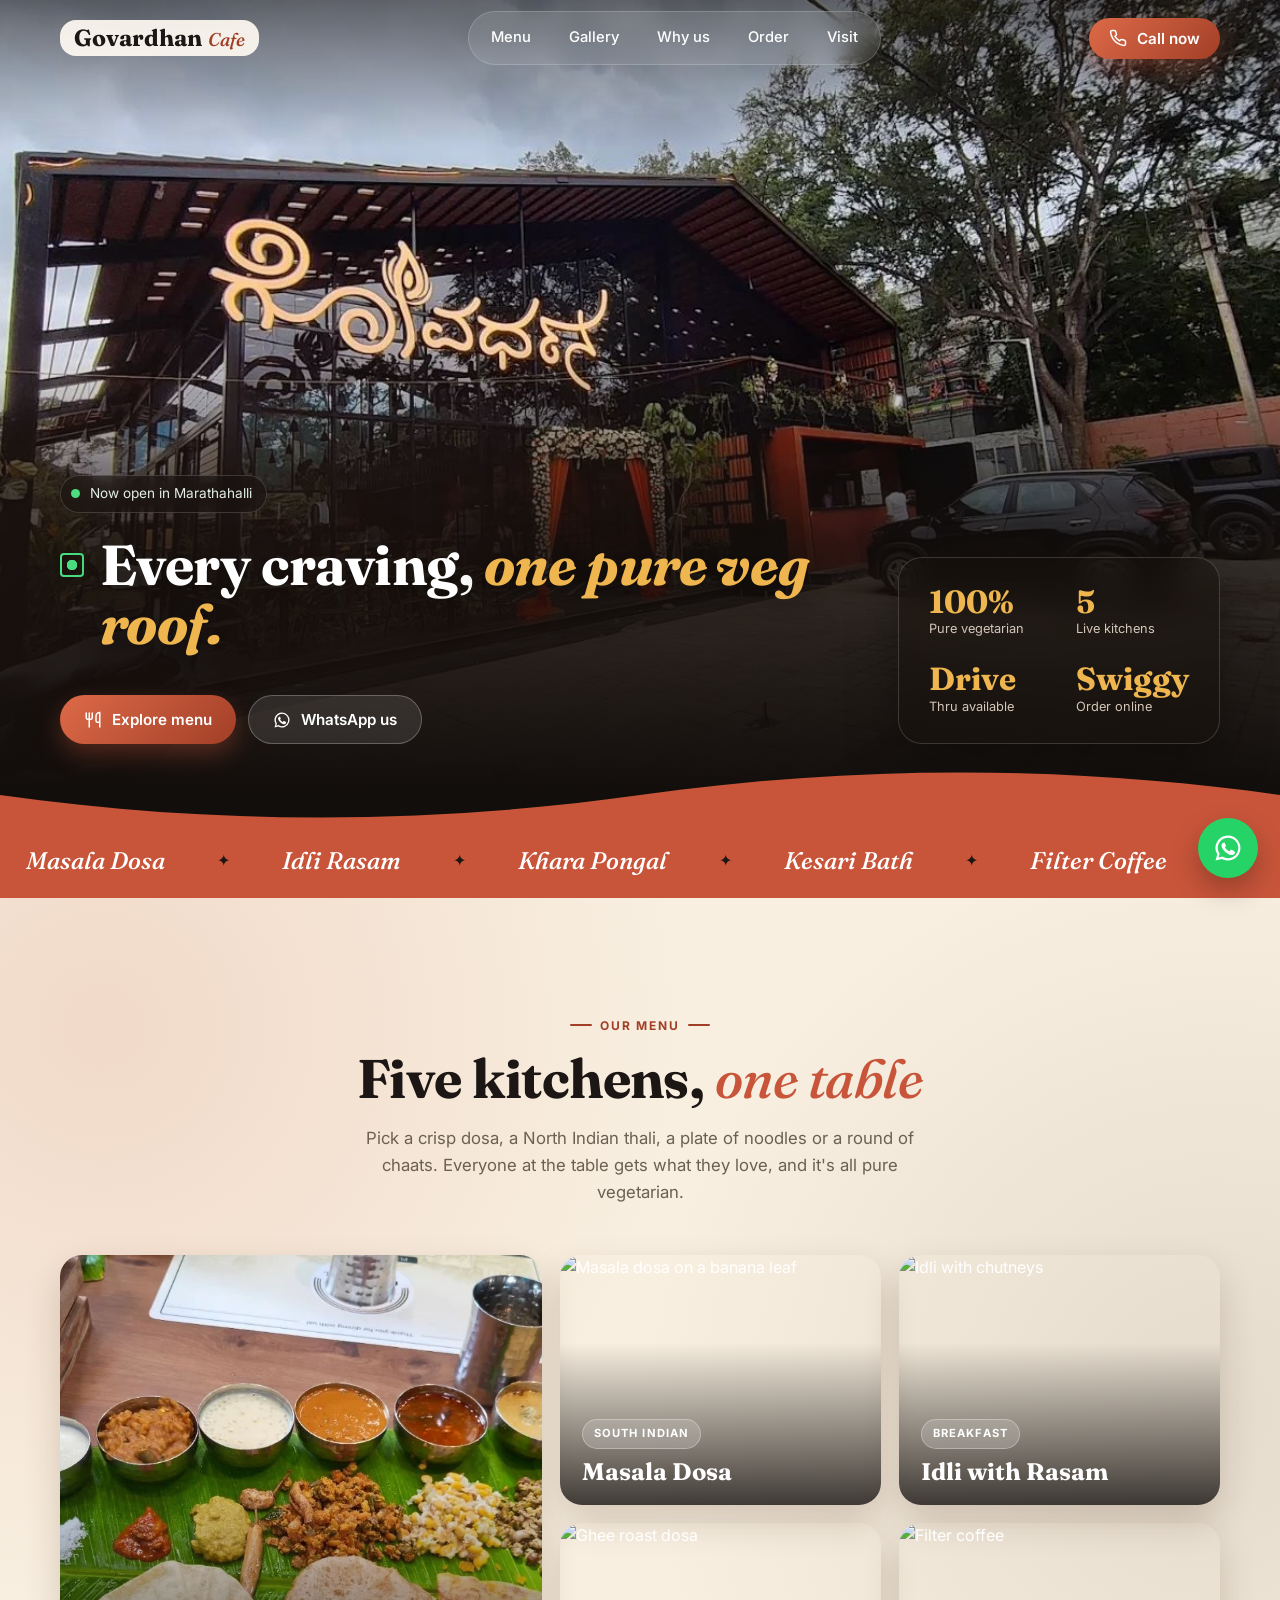
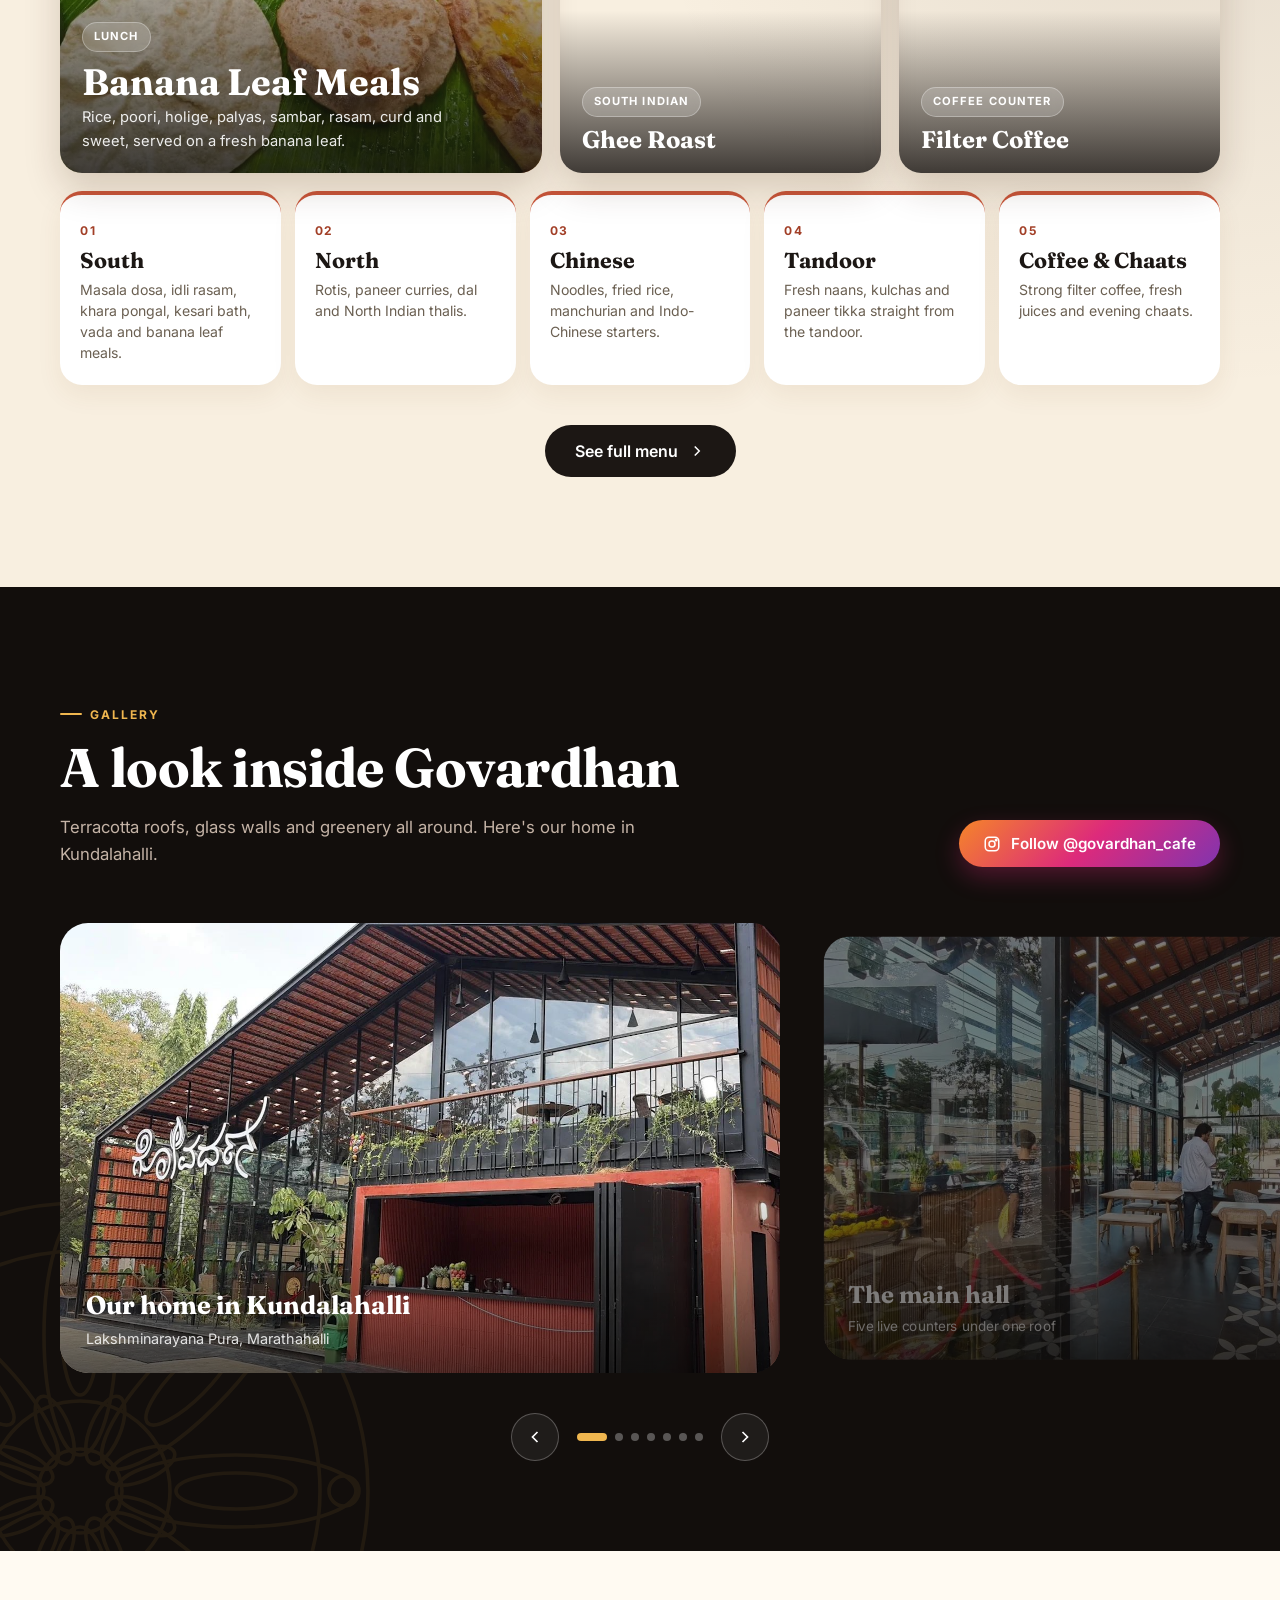
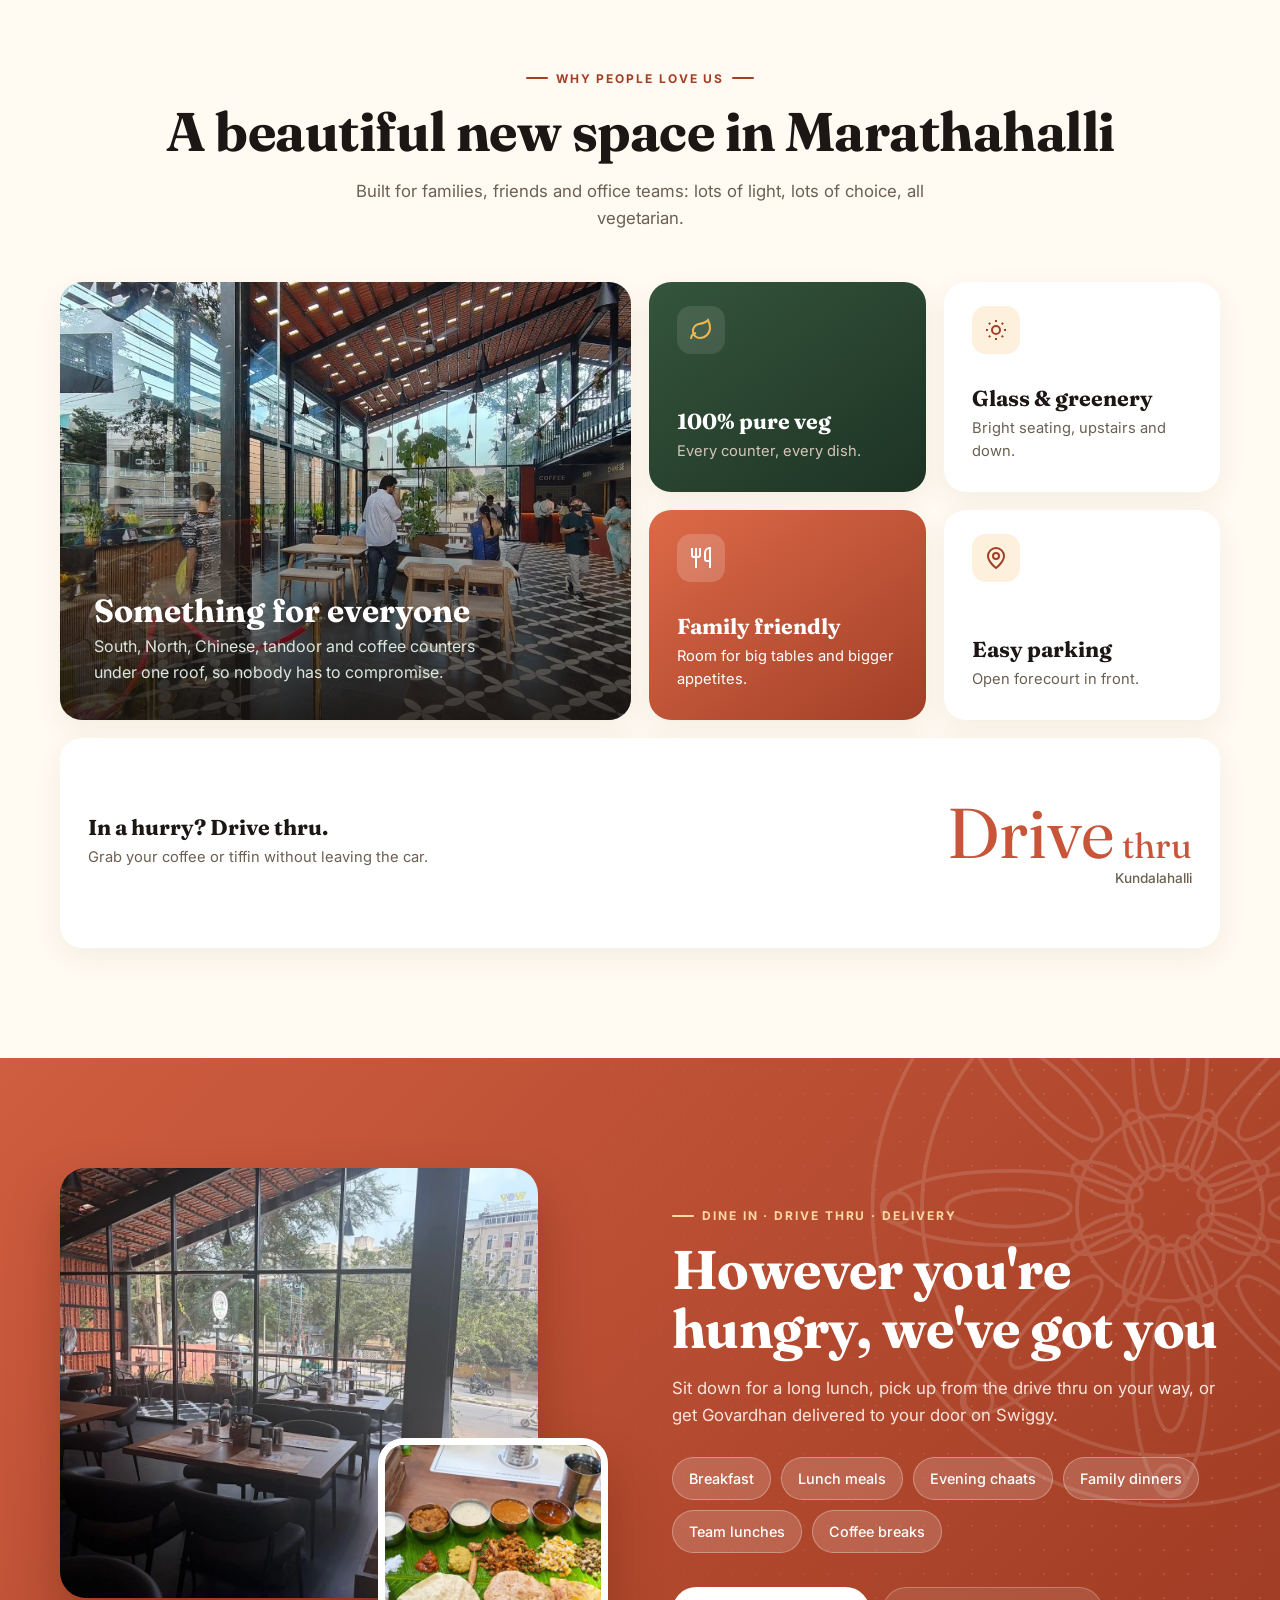
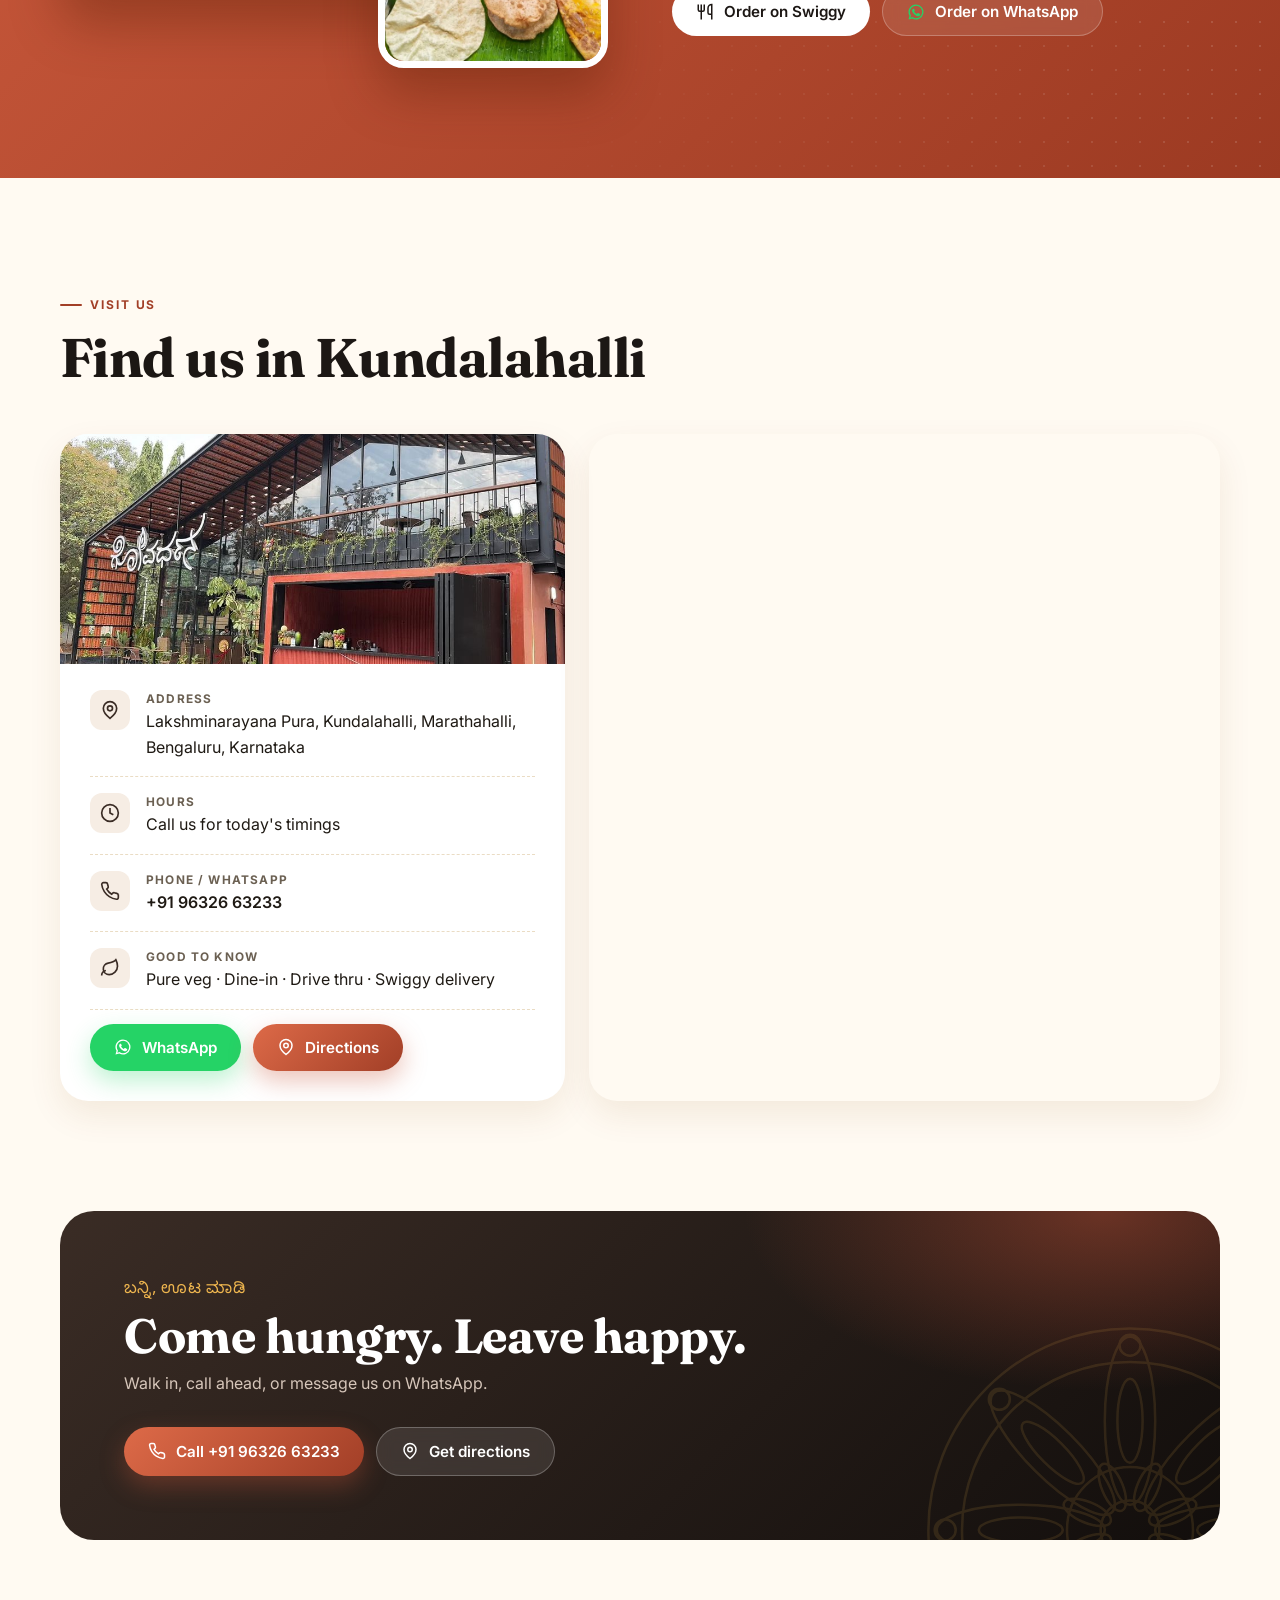
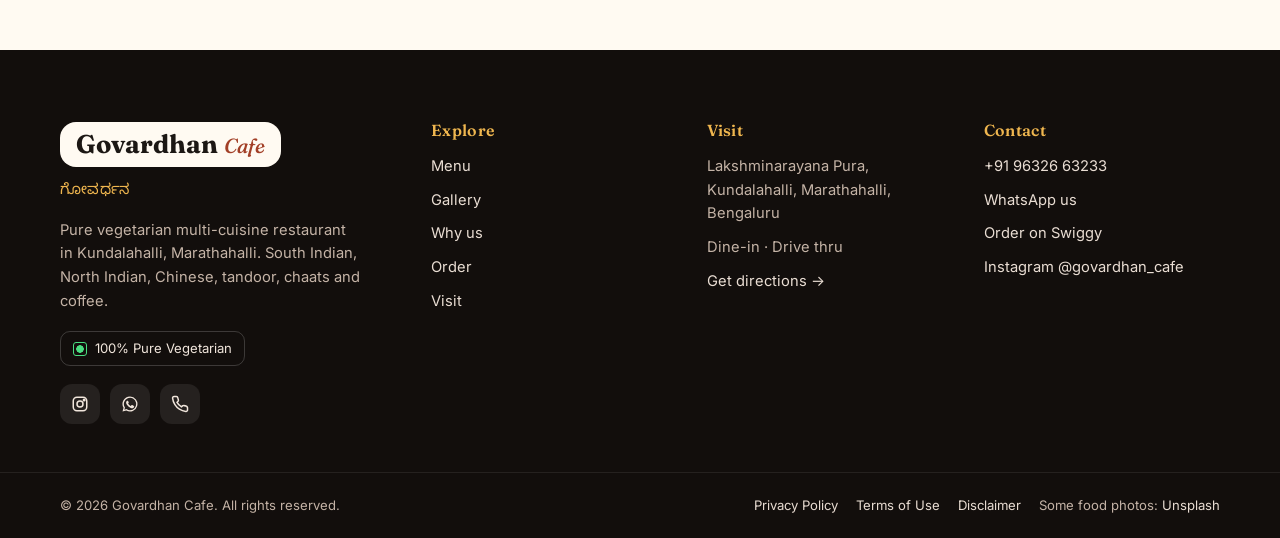
==== commit b8195aeb: "Full menu page from the service booklet Adds menu.html with all 270 dishes grouped by kitchen, with " ====
--- a/index.html
+++ b/index.html
@@ -18,7 +18,7 @@
 <link rel="preconnect" href="https://fonts.gstatic.com" crossorigin>
 <link href="https://fonts.googleapis.com/css2?family=Fraunces:ital,opsz,wght@0,9..144,500;0,9..144,700;1,9..144,500&family=Inter:wght@400;500;600;700&family=Noto+Sans+Kannada:wght@600&display=swap" rel="stylesheet">
 <script>document.documentElement.classList.add('js')</script>
-<link rel="stylesheet" href="styles.css?v=1">
+<link rel="stylesheet" href="styles.css?v=2">
 </head>
 <body>
 
@@ -53,7 +53,7 @@
   <div class="wrap">
     <a href="#top" class="brand wordmark" aria-label="Govardhan Cafe home">Govardhan<small>Cafe</small></a>
     <nav class="links" aria-label="Sections">
-      <a href="#menu">Menu</a><a href="#gallery">Gallery</a><a href="#why">Why us</a><a href="#order">Order</a><a href="#visit">Visit</a>
+      <a href="menu.html">Menu</a><a href="#gallery">Gallery</a><a href="#why">Why us</a><a href="#order">Order</a><a href="#visit">Visit</a>
     </nav>
     <a class="btn btn-primary" href="tel:+919632663233"><svg><use href="#i-phone"/></svg>Call now</a>
   </div>
@@ -70,7 +70,7 @@
       <p class="tagline"><i class="veg"></i><span>Every craving, <em>one pure veg roof.</em></span></p>
       <p class="lead">South Indian tiffins, North Indian curries, Chinese, tandoor, chaats and filter coffee. Five kitchens, all vegetarian, in Kundalahalli.</p>
       <div class="cta">
-        <a class="btn btn-primary" href="#menu"><svg><use href="#i-fork"/></svg>Explore menu</a>
+        <a class="btn btn-primary" href="menu.html"><svg><use href="#i-fork"/></svg>Explore menu</a>
         <a class="btn btn-glass" data-wa="hello" href="#" target="_blank" rel="noopener"><svg><use href="#i-wa"/></svg>WhatsApp us</a>
       </div>
       <div class="trust">
@@ -132,7 +132,7 @@
     </div>
 
     <div class="menu-more reveal">
-      <a class="btn btn-dark" href="https://www.swiggy.com/search?query=Govardhan%20Cafe%20Marathahalli" target="_blank" rel="noopener">See full menu on Swiggy<svg><use href="#i-right"/></svg></a>
+      <a class="btn btn-dark" href="menu.html">See full menu<svg><use href="#i-right"/></svg></a>
     </div>
   </div>
 </section>
@@ -274,7 +274,7 @@
     </div>
     <div>
       <h4>Explore</h4>
-      <ul><li><a href="#menu">Menu</a></li><li><a href="#gallery">Gallery</a></li><li><a href="#why">Why us</a></li><li><a href="#order">Order</a></li><li><a href="#visit">Visit</a></li></ul>
+      <ul><li><a href="menu.html">Menu</a></li><li><a href="#gallery">Gallery</a></li><li><a href="#why">Why us</a></li><li><a href="#order">Order</a></li><li><a href="#visit">Visit</a></li></ul>
     </div>
     <div>
       <h4>Visit</h4>
@@ -308,7 +308,7 @@
 </footer>
 
 <div class="mbar" role="navigation" aria-label="Quick actions">
-  <a href="#menu"><svg><use href="#i-fork"/></svg>Menu</a>
+  <a href="menu.html"><svg><use href="#i-fork"/></svg>Menu</a>
   <a data-wa="hello" class="wa" href="#" target="_blank" rel="noopener"><svg><use href="#i-wa"/></svg>WhatsApp</a>
   <a href="https://www.google.com/maps/dir/?api=1&destination=Govardhan+Cafe+Kundalahalli+Marathahalli+Bengaluru" target="_blank" rel="noopener"><svg><use href="#i-pin"/></svg>Directions</a>
   <a class="call" href="tel:+919632663233"><svg><use href="#i-phone"/></svg>Call now</a>
--- a/styles.css
+++ b/styles.css
@@ -420,13 +420,13 @@
     .legal{justify-content:center;gap:8px 16px}
 
     .wa-float{display:none}
-    .mbar{display:flex;align-items:center;gap:4px;position:fixed;left:14px;right:14px;bottom:calc(14px + env(safe-area-inset-bottom));z-index:45;padding:6px;border-radius:24px;background:rgba(14,36,21,.84);backdrop-filter:blur(16px) saturate(1.5);-webkit-backdrop-filter:blur(16px) saturate(1.5);border:1px solid rgba(255,255,255,.1);box-shadow:0 14px 34px rgba(0,0,0,.35);transition:transform .35s cubic-bezier(.2,.7,.2,1),opacity .35s}
+    .mbar{display:flex;align-items:center;gap:4px;position:fixed;left:14px;right:14px;bottom:calc(14px + env(safe-area-inset-bottom));z-index:45;padding:6px;border-radius:24px;background:rgba(28,22,19,.86);backdrop-filter:blur(16px) saturate(1.5);-webkit-backdrop-filter:blur(16px) saturate(1.5);border:1px solid rgba(255,255,255,.1);box-shadow:0 14px 34px rgba(0,0,0,.35);transition:transform .35s cubic-bezier(.2,.7,.2,1),opacity .35s}
     .mbar.hide,.mbar.away{transform:translateY(140%);opacity:0;pointer-events:none}
     .mbar a{flex:1;display:flex;flex-direction:column;align-items:center;justify-content:center;gap:2px;height:50px;border-radius:18px;font-size:.66rem;font-weight:500;color:#e9ddd3;text-decoration:none;-webkit-tap-highlight-color:transparent}
     .mbar a:active{background:rgba(255,255,255,.08)}
     .mbar svg{width:20px;height:20px;color:#fff}
     .mbar a.wa svg{color:#4ade80}
-    .mbar a.call{flex:1.5;flex-direction:row;gap:8px;font-size:.9rem;font-weight:600;color:#fff;background:linear-gradient(135deg,#dd6a48,#e2700f);box-shadow:0 6px 18px rgba(200,85,58,.45)}
+    .mbar a.call{flex:1.5;flex-direction:row;gap:8px;font-size:.9rem;font-weight:600;color:#fff;background:linear-gradient(135deg,#dd6a48,#a23f27);box-shadow:0 6px 18px rgba(200,85,58,.45)}
     .mbar a.call svg{width:18px;height:18px}
     html.js .reveal{transform:translateY(18px)}
   }
@@ -546,6 +546,50 @@
 .mi .p{font-weight:700;color:var(--leaf-d);white-space:nowrap}
 .mi.hide,.mcat.hide{display:none}
 .mnone{text-align:center;color:var(--muted);padding:30px 0}
+.msub{font-size:.8rem;font-weight:600;letter-spacing:.06em;text-transform:uppercase;color:var(--saffron-d)}
+.mnote{font-size:.8rem;color:var(--muted);font-style:italic;margin:4px 0 2px}
+.mfine{background:var(--leaf-d);color:#f1e6dc;border-radius:22px;padding:28px 30px;margin-top:10px}
+.mfine h3{color:#fff;font-size:1.35rem;margin-bottom:10px}
+.mfine ul{list-style:none;display:grid;gap:6px;margin-bottom:20px}
+.mfine li{position:relative;padding-left:20px;font-size:.95rem}
+.mfine li::before{content:"";position:absolute;left:0;top:.62em;width:8px;height:8px;border-radius:50%;background:var(--turmeric)}
+.mfine .cta{display:flex;flex-wrap:wrap;gap:12px}
+.mfine .btn-dark{background:rgba(255,255,255,.12);border:1px solid rgba(255,255,255,.2)}
+@media (max-width:760px){.mfine{padding:22px 20px;border-radius:18px}.mfine .btn{flex:1 1 100%;justify-content:center}}
+
+/* kitchen groups: coloured banner, then that kitchen's section cards */
+.mgroup{--g:var(--saffron);--gt:color-mix(in srgb,var(--g) 11%,#fff);margin:0 0 50px}
+.mgroup:not(:has(.mcat:not(.hide))){display:none}
+.mgroup-head{position:relative;overflow:hidden;display:flex;align-items:center;gap:22px;padding:28px 32px;margin-bottom:24px;border-radius:24px;color:#fff;background:linear-gradient(120deg,var(--g),color-mix(in srgb,var(--g) 55%,#1c1714));box-shadow:0 16px 34px color-mix(in srgb,var(--g) 30%,transparent)}
+.mgroup-head::before{content:"";position:absolute;inset:0;background-image:radial-gradient(rgba(255,255,255,.13) 1.3px,transparent 1.3px);background-size:22px 22px;pointer-events:none}
+.mgroup-head>*{position:relative}
+.mgnum{font-family:Fraunces,serif;font-size:3.4rem;font-weight:700;line-height:1;opacity:.35}
+.mgkick{display:block;font-size:.72rem;font-weight:700;letter-spacing:.16em;text-transform:uppercase;color:#ffe7bf}
+.mgroup-head h2{font-size:clamp(1.6rem,3vw,2.2rem);line-height:1.1;margin:4px 0 6px;color:#fff}
+.mgroup-head p{color:rgba(255,255,255,.86);font-size:.95rem;max-width:560px}
+.mgcount{margin-left:auto;flex:none;background:rgba(255,255,255,.16);border:1px solid rgba(255,255,255,.25);border-radius:999px;padding:6px 14px;font-size:.82rem;font-weight:600}
+
+.mgroup .mcat{border-top:4px solid var(--g)}
+.mgroup .mcat-head{align-items:center;gap:12px;border-bottom:1.5px solid color-mix(in srgb,var(--g) 30%,#fff);padding-bottom:14px;margin-bottom:8px}
+.mico{flex:none;width:46px;height:46px;border-radius:14px;display:grid;place-items:center;font-size:1.45rem;background:var(--gt)}
+.mht{display:flex;flex-direction:column;gap:2px;min-width:0}
+.mgroup .mcat-head h3{color:var(--ink);line-height:1.15}
+.mgroup .msub{color:var(--g)}
+.mgroup .mtime{background:var(--gt);color:var(--g)}
+.mgroup .mi{align-items:center;gap:12px;padding:10px 12px;margin:0 -12px;border-radius:12px;border-bottom:1px dashed #efe3cf;transition:background .2s}
+.mgroup .mi:last-child{border-bottom:0}
+.mgroup .mi:hover{background:var(--gt)}
+.vm{flex:none;width:14px;height:14px;border:1.5px solid #1f8a4c;border-radius:3px;background:radial-gradient(circle,#1f8a4c 0 3px,transparent 3.5px)}
+.mgroup .mi .n{flex:1;font-weight:500;line-height:1.35}
+.mi .n small{display:block;font-size:.8rem;font-weight:400;color:var(--muted);margin-top:1px}
+.mtag{flex:none;font-size:.66rem;font-weight:700;letter-spacing:.06em;text-transform:uppercase;color:var(--g);background:var(--gt);border:1px solid color-mix(in srgb,var(--g) 25%,#fff);padding:3px 9px;border-radius:999px}
+@media (max-width:760px){
+  .mgroup{margin-bottom:34px}
+  .mgroup-head{flex-wrap:wrap;gap:6px 14px;padding:20px 20px;border-radius:18px;margin-bottom:16px}
+  .mgnum{display:none}
+  .mgcount{margin-left:0}
+  .mico{width:40px;height:40px;font-size:1.25rem;border-radius:12px}
+}
 @media (max-width:1024px){.featured{grid-template-columns:repeat(2,1fr)}}
 @media (max-width:760px){
   .featured{gap:10px}
